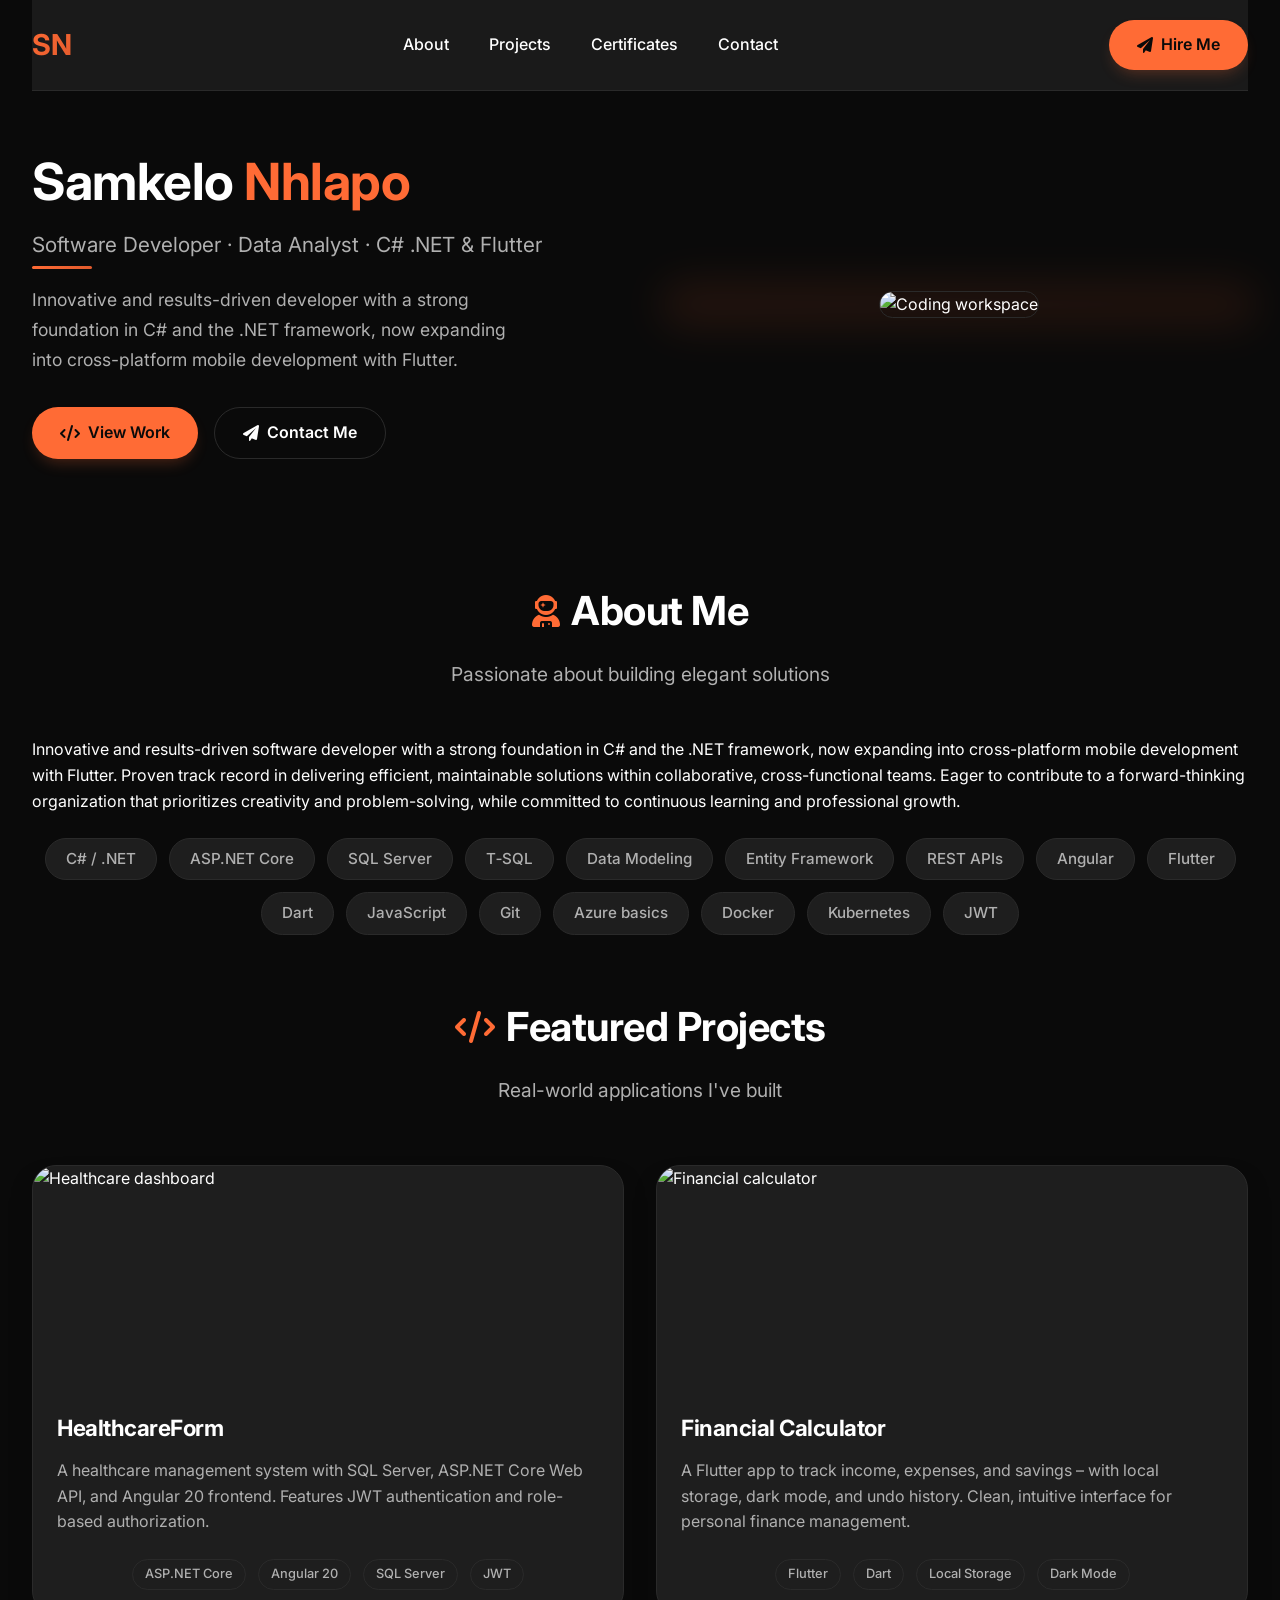
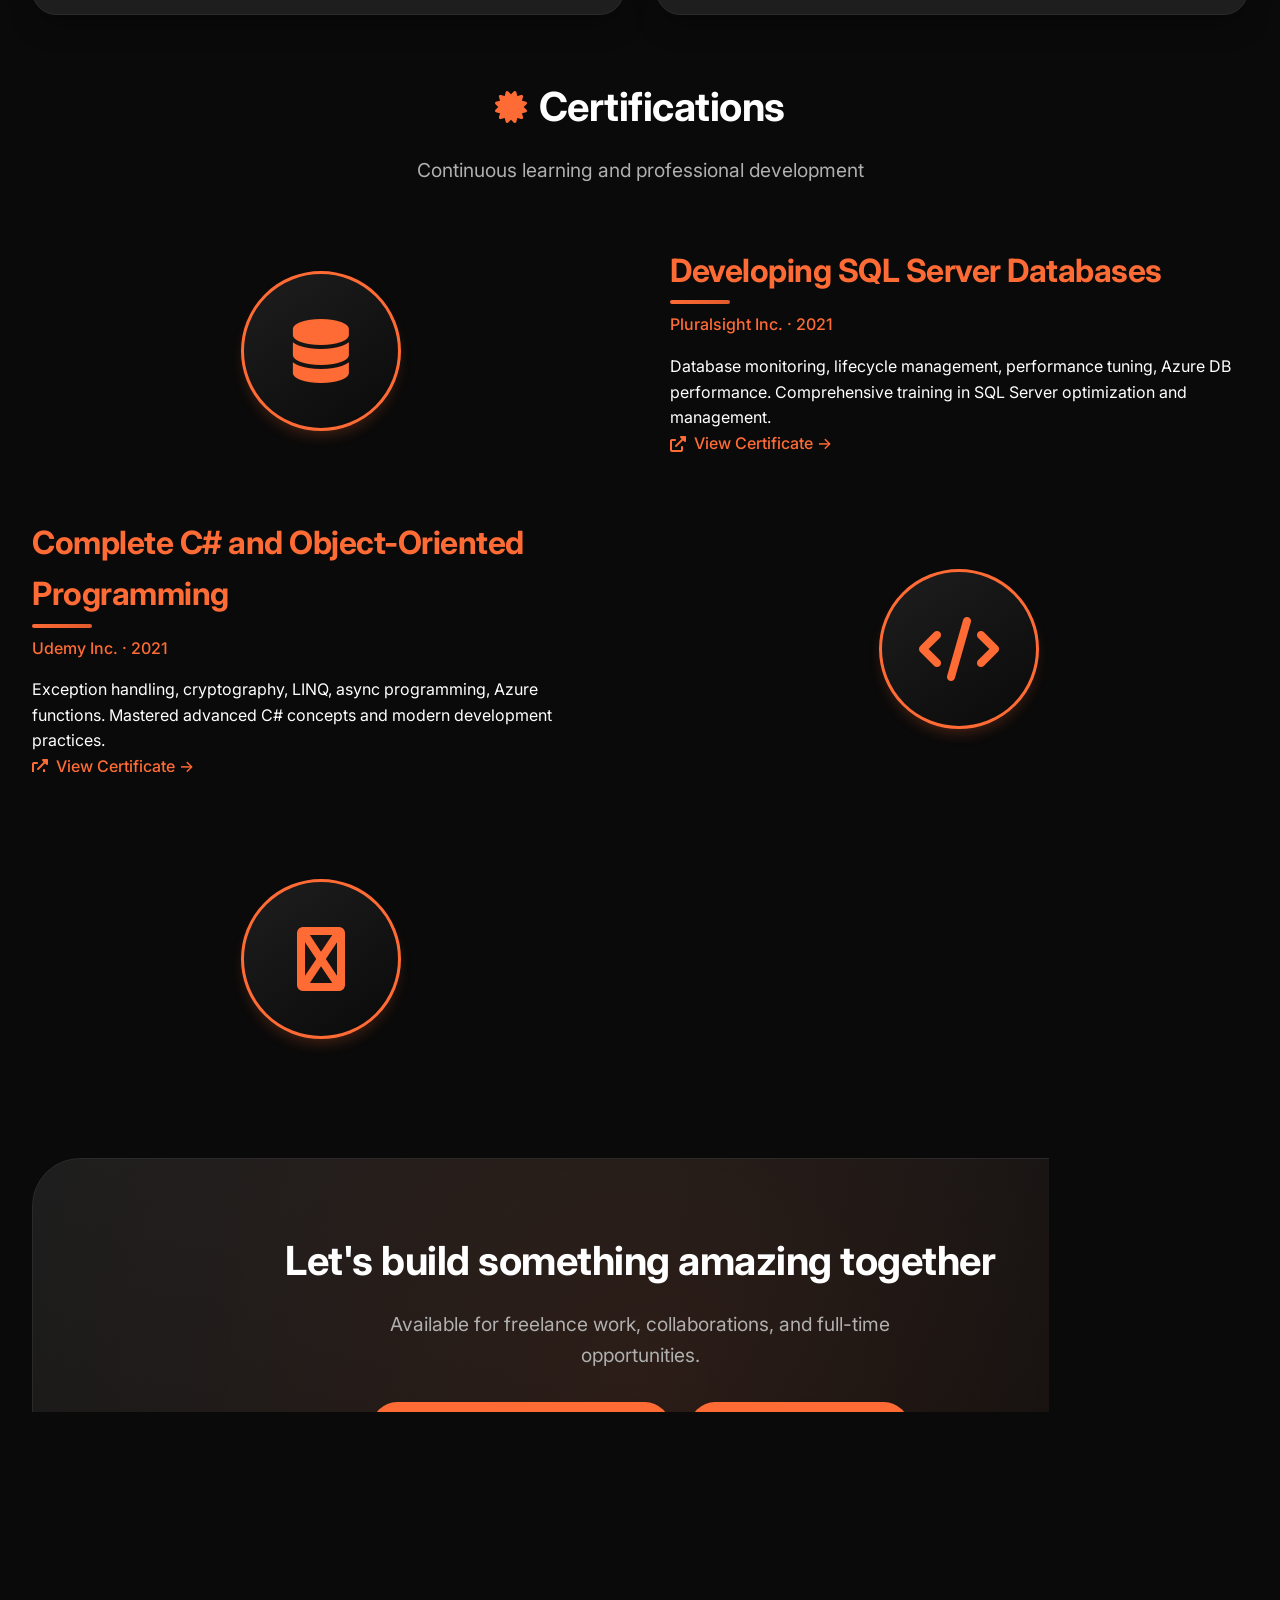
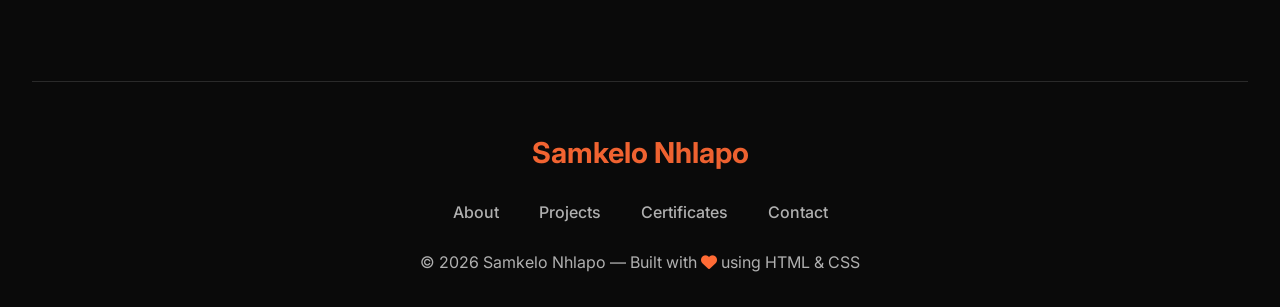
==== index.html @ 538ebdac "Update index.html" ====
<!DOCTYPE html>
<html lang="en">
<head>
  <meta charset="UTF-8">
  <meta name="viewport" content="width=device-width, initial-scale=1.0">
  <title>Samkelo Nhlapo · Software Developer & Data Analyst</title>
  <meta name="description" content="Samkelo Nhlapo's portfolio – software developer and data analyst specializing in C# .NET and Flutter.">
  <link rel="stylesheet" href="https://cdnjs.cloudflare.com/ajax/libs/font-awesome/6.0.0-beta3/css/all.min.css">
  <link href="https://fonts.googleapis.com/css2?family=Inter:wght@400;500;600;700&display=swap" rel="stylesheet">
  <link rel="stylesheet" href="styles.css">
  <style>
    /* Ensure images show while loading */
    img {
      opacity: 1 !important;
    }
    /* Fallback styling */
    .image-fallback {
      background: linear-gradient(135deg, #1E1E1E, #2A2A2A);
      display: flex;
      align-items: center;
      justify-content: center;
      color: #FF6B35;
      font-size: 4rem;
      width: 100%;
      height: 100%;
      min-height: 200px;
      border-radius: 24px;
      border: 2px solid #FF6B35;
    }
  </style>
</head>
<body>
  <div class="container">
    <header>
      <nav>
        <div class="logo">SN</div>
        <div class="nav-links">
          <a href="#about">About</a>
          <a href="#projects">Projects</a>
          <a href="#certificates">Certificates</a>
          <a href="#contact">Contact</a>
        </div>
        <a href="mailto:Samkelo.nhlapo@gmail.com" class="btn-download"><i class="fas fa-paper-plane"></i> Hire Me</a>
      </nav>
    </header>

    <main>
      <!-- Hero Section with reliable Unsplash image -->
      <section class="hero">
        <div class="hero-content">
          <h1>Samkelo <span class="highlight">Nhlapo</span></h1>
          <div class="hero-subtitle">
            Software Developer · Data Analyst · C# .NET & Flutter
          </div>
          <p>Innovative and results-driven developer with a strong foundation in C# and the .NET framework, now expanding into cross-platform mobile development with Flutter.</p>
          <div class="hero-buttons">
            <a href="#projects" class="btn-primary"><i class="fas fa-code"></i> View Work</a>
            <a href="#contact" class="btn-secondary"><i class="fas fa-paper-plane"></i> Contact Me</a>
          </div>
        </div>
        <div class="hero-image">
          <img src="https://images.unsplash.com/photo-1498050108023-c5249f4df085?w=600&auto=format" 
               alt="Coding workspace"
               onerror="this.onerror=null; this.src='https://images.pexels.com/photos/546819/pexels-photo-546819.jpeg?auto=compress&cs=tinysrgb&w=600';">
        </div>
      </section>

      <!-- About Section -->
      <section id="about" class="about-section">
        <h2 class="section-title"><i class="fas fa-user-astronaut"></i> About Me</h2>
        <p class="section-subtitle">Passionate about building elegant solutions</p>
        
        <div class="about-content">
          <p>Innovative and results-driven software developer with a strong foundation in C# and the .NET framework, now expanding into cross-platform mobile development with Flutter. Proven track record in delivering efficient, maintainable solutions within collaborative, cross-functional teams. Eager to contribute to a forward-thinking organization that prioritizes creativity and problem-solving, while committed to continuous learning and professional growth.</p>
        </div>

        <div class="skills-grid">
          <span class="skill-tag">C# / .NET</span>
          <span class="skill-tag">ASP.NET Core</span>
          <span class="skill-tag">SQL Server</span>
          <span class="skill-tag">T‑SQL</span>
          <span class="skill-tag">Data Modeling</span>
          <span class="skill-tag">Entity Framework</span>
          <span class="skill-tag">REST APIs</span>
          <span class="skill-tag">Angular</span>
          <span class="skill-tag">Flutter</span>
          <span class="skill-tag">Dart</span>
          <span class="skill-tag">JavaScript</span>
          <span class="skill-tag">Git</span>
          <span class="skill-tag">Azure basics</span>
          <span class="skill-tag">Docker</span>
          <span class="skill-tag">Kubernetes</span>
          <span class="skill-tag">JWT</span>
        </div>
      </section>

      <!-- Featured Projects -->
      <section id="projects" class="projects-section">
        <h2 class="section-title"><i class="fas fa-code"></i> Featured Projects</h2>
        <p class="section-subtitle">Real-world applications I've built</p>
        
        <div class="projects-grid">
          <!-- HealthcareForm project card -->
          <a href="healthcareform.html" class="project-card">
            <div class="project-image">
              <img src="https://images.unsplash.com/photo-1586773860418-d37222d8fce3?w=600&auto=format" 
                   alt="Healthcare dashboard"
                   loading="lazy"
                   onerror="this.onerror=null; this.src='https://images.pexels.com/photos/6683003/pexels-photo-6683003.jpeg?auto=compress&cs=tinysrgb&w=600';">
              <div class="project-overlay">
                <span class="view-project">View Details <i class="fas fa-arrow-right"></i></span>
              </div>
            </div>
            <div class="project-content">
              <h3>HealthcareForm</h3>
              <p>A healthcare management system with SQL Server, ASP.NET Core Web API, and Angular 20 frontend. Features JWT authentication and role-based authorization.</p>
              <div class="tech-tags">
                <span class="tech-tag">ASP.NET Core</span>
                <span class="tech-tag">Angular 20</span>
                <span class="tech-tag">SQL Server</span>
                <span class="tech-tag">JWT</span>
              </div>
            </div>
          </a>

          <!-- Financial Calculator project card -->
          <a href="financial-calculator.html" class="project-card">
            <div class="project-image">
              <img src="https://images.unsplash.com/photo-1554224154-26032ffc0d07?w=600&auto=format" 
                   alt="Financial calculator"
                   loading="lazy"
                   onerror="this.onerror=null; this.src='https://images.pexels.com/photos/4386326/pexels-photo-4386326.jpeg?auto=compress&cs=tinysrgb&w=600';">
              <div class="project-overlay">
                <span class="view-project">View Details <i class="fas fa-arrow-right"></i></span>
              </div>
            </div>
            <div class="project-content">
              <h3>Financial Calculator</h3>
              <p>A Flutter app to track income, expenses, and savings – with local storage, dark mode, and undo history. Clean, intuitive interface for personal finance management.</p>
              <div class="tech-tags">
                <span class="tech-tag">Flutter</span>
                <span class="tech-tag">Dart</span>
                <span class="tech-tag">Local Storage</span>
                <span class="tech-tag">Dark Mode</span>
              </div>
            </div>
          </a>
        </div>
      </section>

      <!-- Certificates Section -->
      <section id="certificates" class="certificates-section">
        <h2 class="section-title"><i class="fas fa-certificate"></i> Certifications</h2>
        <p class="section-subtitle">Continuous learning and professional development</p>

        <div class="cert-item">
          <div class="cert-image">
            <div class="cert-icon-large">
              <i class="fas fa-database"></i>
            </div>
          </div>
          <div class="cert-content">
            <h3>Developing SQL Server Databases</h3>
            <p class="cert-meta">Pluralsight Inc. · 2021</p>
            <p>Database monitoring, lifecycle management, performance tuning, Azure DB performance. Comprehensive training in SQL Server optimization and management.</p>
            <div class="cert-link">
              <span class="course-link"><i class="fas fa-external-link-alt"></i> View Certificate →</span>
            </div>
          </div>
        </div>

        <div class="cert-item reverse">
          <div class="cert-image">
            <div class="cert-icon-large">
              <i class="fas fa-code"></i>
            </div>
          </div>
          <div class="cert-content">
            <h3>Complete C# and Object-Oriented Programming</h3>
            <p class="cert-meta">Udemy Inc. · 2021</p>
            <p>Exception handling, cryptography, LINQ, async programming, Azure functions. Mastered advanced C# concepts and modern development practices.</p>
            <div class="cert-link">
              <span class="course-link"><i class="fas fa-external-link-alt"></i> View Certificate →</span>
            </div>
          </div>
        </div>

        <div class="cert-item">
          <div class="cert-image">
            <div class="cert-icon-large">
              <i class="fas fa-docker"></i>
            </div>
          </div>
          <div class="cert-content">
            <h3>Docker & Kubernetes: The Practical Guide</h3>
            <p class="cert-meta">Udemy Inc. · 2021</p>
            <p>Data persistence, deployment strategies, Kubernetes networking. Hands-on experience with containerization and orchestration.</p>
            <div class="cert-link">
              <span class="course-link"><i class="fas fa-external-link-alt"></i> View Certificate →</span>
            </div>
          </div>
        </div>
      </section>

      <!-- Contact Section -->
      <section id="contact" class="contact-section">
        <div class="cta-section">
          <h2>Let's build something amazing together</h2>
          <p>Available for freelance work, collaborations, and full-time opportunities.</p>
          <div class="cta-buttons">
            <a href="mailto:Samkelo.nhlapo@gmail.com" class="btn-primary"><i class="fas fa-envelope"></i> Samkelo.nhlapo@gmail.com</a>
            <a href="#" class="btn-primary" onclick="alert('Resume download coming soon!'); return false;"><i class="fas fa-file-pdf"></i> Download Resume</a>
          </div>
          <div class="social-links">
            <a href="https://github.com/yourusername" target="_blank"><i class="fab fa-github"></i></a>
            <a href="https://www.linkedin.com/in/samkelo-nhlapo-6131bb118/" target="_blank"><i class="fab fa-linkedin"></i></a>
            <a href="#" target="_blank"><i class="fab fa-twitter"></i></a>
          </div>
        </div>
      </section>
    </main>

    <!-- Footer -->
    <footer>
      <div class="logo">Samkelo Nhlapo</div>
      <div class="footer-links">
        <a href="#about">About</a>
        <a href="#projects">Projects</a>
        <a href="#certificates">Certificates</a>
        <a href="#contact">Contact</a>
      </div>
      <p>© 2026 Samkelo Nhlapo — Built with <i class="fas fa-heart"></i> using HTML & CSS</p>
    </footer>
  </div>
</body>
</html>
---- styles.css ----
/* ============================================
   styles.css - Unified Dark Theme for Portfolio
   ============================================ */

/* === RESET & BASE === */
* {
  margin: 0;
  padding: 0;
  box-sizing: border-box;
}

:root {
  /* Colors */
  --primary: #FF6B35;
  --primary-dark: #e05a2c;
  --primary-light: #ff8a5c;
  --primary-soft: #2A2A2A;
  --dark-bg: #0A0A0A;
  --dark-surface: #1E1E1E;
  --dark-border: #2A2A2A;
  --dark-hover: #3A3A3A;
  --text-primary: #FFFFFF;
  --text-secondary: #B0B0B0;
  --text-muted: #808080;
  
  /* Shadows */
  --shadow-sm: 0 4px 10px rgba(0, 0, 0, 0.3);
  --shadow-md: 0 15px 30px -12px rgba(0, 0, 0, 0.5);
  --shadow-lg: 0 20px 30px -10px rgba(0, 0, 0, 0.6);
  --shadow-xl: 0 30px 40px -20px rgba(0, 0, 0, 0.7);
  --shadow-primary: 0 8px 16px -6px rgba(255, 107, 53, 0.3);
  --shadow-primary-hover: 0 20px 30px rgba(255, 107, 53, 0.15);
  
  /* Gradients */
  --gradient-primary: linear-gradient(135deg, #FF6B35, #e05a2c);
  --gradient-dark: linear-gradient(145deg, #1E1E1E, #0A0A0A);
  --gradient-soft: linear-gradient(145deg, #FF6B35, #ff8a5c);
  
  /* Borders */
  --border-radius-sm: 16px;
  --border-radius-md: 24px;
  --border-radius-lg: 32px;
  --border-radius-xl: 40px;
  --border-radius-full: 48px;
  
  /* Transitions */
  --transition: all 0.2s ease;
}

body {
  font-family: 'Inter', sans-serif;
  background-color: var(--dark-bg);
  color: var(--text-primary);
  line-height: 1.6;
  scroll-behavior: smooth;
}

.container {
  max-width: 1280px;
  margin: 0 auto;
  padding: 0 32px;
}

/* === TYPOGRAPHY === */
h1, h2, h3, h4, h5, h6 {
  font-weight: 700;
  letter-spacing: -0.5px;
}

.section-title {
  font-size: 2.5rem;
  text-align: center;
  margin: 60px 0 16px;
  color: var(--text-primary);
  display: flex;
  align-items: center;
  justify-content: center;
  gap: 12px;
}

.section-title i {
  color: var(--primary);
  font-size: 2rem;
}

.section-subtitle {
  font-size: 1.2rem;
  color: var(--text-secondary);
  text-align: center;
  max-width: 600px;
  margin: 0 auto 48px;
}

/* === HEADER / NAVIGATION === */
header {
  background-color: var(--dark-surface);
  border-bottom: 1px solid var(--dark-border);
  position: sticky;
  top: 0;
  z-index: 10;
  backdrop-filter: blur(6px);
  background: rgba(30, 30, 30, 0.85);
  margin-bottom: 20px;
}

nav {
  display: flex;
  align-items: center;
  justify-content: space-between;
  padding: 20px 0;
}

.logo {
  font-size: 1.8rem;
  font-weight: 700;
  background: var(--gradient-primary);
  -webkit-background-clip: text;
  -webkit-text-fill-color: transparent;
  background-clip: text;
}

.nav-links {
  display: flex;
  gap: 40px;
}

.nav-links a {
  text-decoration: none;
  font-weight: 500;
  color: var(--text-primary);
  transition: var(--transition);
  position: relative;
}

.nav-links a::after {
  content: '';
  position: absolute;
  bottom: -4px;
  left: 0;
  width: 0;
  height: 2px;
  background: var(--primary);
  transition: width 0.2s;
}

.nav-links a:hover {
  color: var(--primary);
}

.nav-links a:hover::after {
  width: 100%;
}

/* === BUTTONS === */
.btn-download, .btn-primary {
  background-color: var(--primary);
  color: var(--dark-bg);
  padding: 12px 28px;
  border-radius: var(--border-radius-xl);
  font-weight: 600;
  text-decoration: none;
  display: inline-flex;
  align-items: center;
  gap: 8px;
  transition: var(--transition);
  box-shadow: var(--shadow-primary);
  border: none;
  cursor: pointer;
}

.btn-download:hover, .btn-primary:hover {
  background-color: var(--primary-dark);
  transform: translateY(-2px);
  box-shadow: var(--shadow-primary);
}

.btn-secondary {
  background-color: transparent;
  border: 1px solid var(--dark-border);
  color: var(--text-primary);
  padding: 12px 28px;
  border-radius: var(--border-radius-xl);
  font-weight: 600;
  text-decoration: none;
  display: inline-flex;
  align-items: center;
  gap: 8px;
  transition: var(--transition);
  cursor: pointer;
}

.btn-secondary:hover {
  border-color: var(--primary);
  color: var(--primary);
  background-color: var(--dark-surface);
  transform: translateY(-2px);
}

/* === HERO SECTION === */
.hero {
  display: flex;
  align-items: center;
  gap: 60px;
  padding: 40px 0 60px;
  flex-wrap: wrap;
}

.hero-content {
  flex: 1 1 400px;
}

.hero-content h1 {
  font-size: 3.2rem;
  line-height: 1.2;
  margin-bottom: 16px;
  color: var(--text-primary);
}

.highlight {
  color: var(--primary);
}

.hero-subtitle {
  font-size: 1.3rem;
  color: var(--text-secondary);
  margin-bottom: 24px;
  position: relative;
  display: inline-block;
}

.hero-subtitle::after {
  content: '';
  position: absolute;
  bottom: -8px;
  left: 0;
  width: 60px;
  height: 3px;
  background: var(--gradient-primary);
  border-radius: 2px;
}

.hero-content p {
  font-size: 1.1rem;
  color: var(--text-secondary);
  max-width: 500px;
  margin-bottom: 32px;
  line-height: 1.7;
}

.hero-buttons {
  display: flex;
  flex-wrap: wrap;
  gap: 16px;
}

.hero-image {
  flex: 1 1 400px;
  text-align: center;
  position: relative;
}

.hero-image::before {
  content: '';
  position: absolute;
  inset: -10px;
  background: var(--gradient-primary);
  border-radius: var(--border-radius-lg);
  opacity: 0.1;
  filter: blur(20px);
  z-index: -1;
}

.hero-image img {
  max-width: 100%;
  border-radius: var(--border-radius-lg);
  box-shadow: var(--shadow-xl);
  border: 1px solid var(--dark-border);
  transition: var(--transition);
}

.hero-image img:hover {
  transform: scale(1.02);
  border-color: var(--primary);
}

/* === BACK LINK (for detail pages) === */
.back-link {
  display: inline-flex;
  align-items: center;
  gap: 8px;
  color: var(--text-secondary);
  text-decoration: none;
  margin: 20px 0;
  transition: var(--transition);
}

.back-link:hover {
  color: var(--primary);
  transform: translateX(-4px);
}

/* === FEATURES GRID === */
.features-grid, .projects-grid {
  display: grid;
  grid-template-columns: repeat(auto-fit, minmax(300px, 1fr));
  gap: 32px;
  margin: 60px 0;
}

.feature-card, .project-card {
  background-color: var(--dark-surface);
  border-radius: var(--border-radius-md);
  padding: 32px 24px;
  box-shadow: var(--shadow-md);
  transition: var(--transition);
  border: 1px solid var(--dark-border);
  position: relative;
  overflow: hidden;
  text-decoration: none;
  color: inherit;
  display: block;
}

.project-card {
  padding: 0;
}

.feature-card::before, .project-card::before {
  content: '';
  position: absolute;
  top: 0;
  left: 0;
  right: 0;
  height: 4px;
  background: var(--gradient-primary);
  transform: scaleX(0);
  transition: transform 0.3s;
}

.feature-card:hover, .project-card:hover {
  transform: translateY(-8px);
  box-shadow: var(--shadow-primary-hover);
  border-color: var(--primary);
}

.feature-card:hover::before, .project-card:hover::before {
  transform: scaleX(1);
}

.feature-icon {
  background: var(--primary-soft);
  width: 56px;
  height: 56px;
  border-radius: var(--border-radius-sm);
  display: flex;
  align-items: center;
  justify-content: center;
  margin-bottom: 24px;
  transition: var(--transition);
}

.feature-card:hover .feature-icon {
  transform: scale(1.1) rotate(5deg);
  background: var(--primary);
}

.feature-icon i {
  font-size: 28px;
  color: var(--primary);
  transition: var(--transition);
}

.feature-card:hover .feature-icon i {
  color: var(--dark-bg);
}

/* === PROJECT CARD SPECIFIC === */
.project-image {
  position: relative;
  overflow: hidden;
  height: 220px;
}

.project-image img {
  width: 100%;
  height: 100%;
  object-fit: cover;
  transition: var(--transition);
}

.project-card:hover .project-image img {
  transform: scale(1.05);
}

.project-overlay {
  position: absolute;
  top: 0;
  left: 0;
  right: 0;
  bottom: 0;
  background: rgba(255, 107, 53, 0.9);
  display: flex;
  align-items: center;
  justify-content: center;
  opacity: 0;
  transition: var(--transition);
}

.project-card:hover .project-overlay {
  opacity: 1;
}

.view-project {
  color: var(--dark-bg);
  font-weight: 600;
  font-size: 1.1rem;
  display: flex;
  align-items: center;
  gap: 8px;
  transform: translateY(20px);
  transition: var(--transition);
}

.project-card:hover .view-project {
  transform: translateY(0);
}

.project-content {
  padding: 24px;
}

.project-content h3 {
  font-size: 1.4rem;
  margin-bottom: 12px;
  color: var(--text-primary);
}

.project-content p {
  color: var(--text-secondary);
  margin-bottom: 16px;
  line-height: 1.6;
}

/* === SKILLS & TECH TAGS === */
.skills-grid, .tech-tags {
  display: flex;
  flex-wrap: wrap;
  gap: 12px;
  justify-content: center;
  margin-top: 24px;
}

.skill-tag, .tech-tag {
  background-color: var(--dark-surface);
  color: var(--text-secondary);
  padding: 8px 20px;
  border-radius: 40px;
  font-size: 0.95rem;
  font-weight: 500;
  transition: var(--transition);
  border: 1px solid var(--dark-border);
}

.tech-tag {
  padding: 4px 12px;
  font-size: 0.8rem;
}

.skill-tag:hover, .tech-tag:hover {
  background-color: var(--primary);
  color: var(--dark-bg);
  transform: translateY(-2px);
  border-color: var(--primary);
  box-shadow: var(--shadow-primary);
}

/* === TOUR / FEATURE ROWS === */
.tour-item, .feature-row, .cert-item {
  display: flex;
  align-items: center;
  gap: 60px;
  margin: 60px 0;
  flex-wrap: wrap;
  opacity: 0;
  animation: fadeInUp 0.6s forwards;
}

.tour-item.reverse, .feature-row.reverse, .cert-item.reverse {
  flex-direction: row-reverse;
}

@keyframes fadeInUp {
  from {
    opacity: 0;
    transform: translateY(30px);
  }
  to {
    opacity: 1;
    transform: translateY(0);
  }
}

.tour-image, .feature-image, .cert-image {
  flex: 1 1 400px;
  position: relative;
}

.tour-image img, .feature-image img, .cert-image img {
  width: 100%;
  border-radius: var(--border-radius-lg);
  box-shadow: var(--shadow-lg);
  border: 1px solid var(--dark-border);
  transition: var(--transition);
}

.tour-image img:hover, .feature-image img:hover {
  transform: scale(1.02);
  border-color: var(--primary);
}

.tour-content, .feature-text, .cert-content {
  flex: 1 1 400px;
}

.tour-content h3, .feature-text h3, .cert-content h3 {
  font-size: 2rem;
  font-weight: 700;
  margin-bottom: 16px;
  color: var(--primary);
  position: relative;
  display: inline-block;
}

.tour-content h3::after, .feature-text h3::after, .cert-content h3::after {
  content: '';
  position: absolute;
  bottom: -8px;
  left: 0;
  width: 60px;
  height: 4px;
  background: var(--gradient-primary);
  border-radius: 2px;
}

/* === CERTIFICATES SPECIFIC === */
.cert-icon-large {
  width: 160px;
  height: 160px;
  background: var(--gradient-dark);
  border-radius: 50%;
  display: flex;
  align-items: center;
  justify-content: center;
  border: 3px solid var(--primary);
  box-shadow: var(--shadow-primary);
  transition: var(--transition);
  margin: 0 auto;
}

.cert-item:hover .cert-icon-large {
  transform: scale(1.05) rotate(5deg);
  border-color: var(--primary-light);
}

.cert-icon-large i {
  font-size: 4rem;
  color: var(--primary);
  transition: var(--transition);
}

.cert-item:hover .cert-icon-large i {
  color: var(--primary-light);
  transform: scale(1.1);
}

.cert-meta {
  color: var(--primary);
  font-weight: 500;
  margin-bottom: 16px;
}

.course-link {
  display: inline-flex;
  align-items: center;
  gap: 8px;
  color: var(--primary);
  font-weight: 500;
  cursor: pointer;
  transition: var(--transition);
}

.course-link:hover {
  color: var(--primary-light);
  transform: translateX(8px);
}

/* === CALLOUTS & DB STATS === */
.callout, .db-card {
  background-color: var(--dark-surface);
  border-left: 4px solid var(--primary);
  padding: 20px;
  border-radius: var(--border-radius-sm);
  margin: 20px 0;
  border: 1px solid var(--dark-border);
}

.db-stats {
  display: flex;
  gap: 24px;
  margin: 20px 0;
  flex-wrap: wrap;
}

.db-stats span {
  display: flex;
  align-items: center;
  gap: 8px;
  color: var(--primary);
  font-weight: 500;
}

.db-stats i {
  font-size: 1.2rem;
}

/* === TECHNOLOGY STACK === */
.tech-icons {
  display: flex;
  flex-wrap: wrap;
  gap: 16px;
  justify-content: center;
  margin: 30px 0;
}

.tech-icons span {
  background-color: var(--dark-surface);
  padding: 10px 24px;
  border-radius: var(--border-radius-xl);
  border: 1px solid var(--dark-border);
  transition: var(--transition);
}

.tech-icons span:hover {
  border-color: var(--primary);
  transform: translateY(-2px);
}

/* === CTA SECTION === */
.cta-section {
  background: var(--gradient-dark);
  border-radius: var(--border-radius-full);
  padding: 70px 40px;
  text-align: center;
  margin: 80px 0;
  border: 1px solid var(--dark-border);
  position: relative;
  overflow: hidden;
}

.cta-section::before {
  content: '';
  position: absolute;
  top: -50%;
  right: -50%;
  width: 200%;
  height: 200%;
  background: radial-gradient(circle, rgba(255,107,53,0.1) 0%, transparent 50%);
  animation: rotate 20s linear infinite;
}

@keyframes rotate {
  from { transform: rotate(0deg); }
  to { transform: rotate(360deg); }
}

.cta-section h2 {
  font-size: 2.5rem;
  margin-bottom: 16px;
  position: relative;
}

.cta-section p {
  font-size: 1.2rem;
  color: var(--text-secondary);
  margin-bottom: 32px;
  max-width: 600px;
  margin-left: auto;
  margin-right: auto;
  position: relative;
}

.cta-buttons {
  display: flex;
  justify-content: center;
  gap: 20px;
  flex-wrap: wrap;
  margin-bottom: 32px;
  position: relative;
}

.social-links {
  display: flex;
  justify-content: center;
  gap: 24px;
  position: relative;
}

.social-links a {
  color: var(--text-secondary);
  font-size: 1.8rem;
  transition: var(--transition);
}

.social-links a:hover {
  color: var(--primary);
  transform: translateY(-4px);
}

/* === FOOTER === */
footer {
  border-top: 1px solid var(--dark-border);
  padding: 48px 0 32px;
  text-align: center;
  color: var(--text-secondary);
}

.footer-links {
  display: flex;
  justify-content: center;
  gap: 40px;
  margin: 24px 0;
  flex-wrap: wrap;
}

.footer-links a {
  text-decoration: none;
  color: var(--text-secondary);
  font-weight: 500;
  transition: var(--transition);
  position: relative;
}

.footer-links a::after {
  content: '';
  position: absolute;
  bottom: -4px;
  left: 0;
  width: 0;
  height: 2px;
  background: var(--primary);
  transition: width 0.2s;
}

.footer-links a:hover {
  color: var(--primary);
}

.footer-links a:hover::after {
  width: 100%;
}

footer i.fa-heart {
  color: var(--primary);
  animation: pulse 1.5s infinite;
}

@keyframes pulse {
  0%, 100% { transform: scale(1); }
  50% { transform: scale(1.2); }
}

/* === IMAGE-SPECIFIC STYLES === */
[alt*="Disposable Income"], [src*="disposable-income"] {
  border: 2px solid var(--primary-light) !important;
}

[alt*="Payoff"], [src*="payoff"] {
  border: 2px solid var(--primary) !important;
}

[alt*="Currency"], [src*="currency"] {
  border: 2px solid var(--text-muted) !important;
}

[alt*="Security"], [src*="security"] {
  border: 2px solid var(--text-primary) !important;
}

[alt*="Reminders"], [src*="reminders"] {
  border: 2px solid var(--primary-dark) !important;
}

/* === ANNOTATED IMAGE LABELS === */
.annotated {
  position: relative;
}

.label {
  position: absolute;
  background: var(--primary);
  color: var(--dark-bg);
  padding: 4px 12px;
  border-radius: 20px;
  font-size: 0.8rem;
  font-weight: 600;
  box-shadow: var(--shadow-primary);
}

/* === UTILITY CLASSES === */
.text-center { text-align: center; }
.mt-2 { margin-top: 0.5rem; }
.mt-4 { margin-top: 1rem; }
.mt-8 { margin-top: 2rem; }
.mb-2 { margin-bottom: 0.5rem; }
.mb-4 { margin-bottom: 1rem; }
.mb-8 { margin-bottom: 2rem; }

/* === RESPONSIVE DESIGN === */
@media (max-width: 1024px) {
  .container { padding: 0 24px; }
  .hero-content h1 { font-size: 2.8rem; }
  .section-title { font-size: 2.2rem; }
}

@media (max-width: 768px) {
  .nav-links { display: none; }
  
  .hero, .tour-item, .feature-row, .cert-item, 
  .tour-item.reverse, .feature-row.reverse, .cert-item.reverse {
    flex-direction: column;
    text-align: center;
    gap: 30px;
  }
  
  .hero-content h1 { font-size: 2.5rem; }
  .hero-subtitle::after { left: 50%; transform: translateX(-50%); }
  .hero-content p { margin-left: auto; margin-right: auto; }
  .hero-buttons { justify-content: center; }
  .hero-image::before { display: none; }
  
  .tour-content h3::after, .feature-text h3::after { left: 50%; transform: translateX(-50%); }
  
  .cert-icon-large {
    width: 120px;
    height: 120px;
  }
  
  .cert-icon-large i { font-size: 3rem; }
  
  .cta-section { padding: 40px 24px; }
  .cta-section h2 { font-size: 2rem; }
  
  .footer-links { gap: 20px; }
}

@media (max-width: 480px) {
  .container { padding: 0 16px; }
  
  .hero-content h1 { font-size: 2rem; }
  .hero-buttons { flex-direction: column; }
  
  .btn-primary, .btn-secondary, .btn-download {
    width: 100%;
    justify-content: center;
  }
  
  .section-title { font-size: 1.8rem; }
  .section-title i { font-size: 1.5rem; }
  
  .project-content { padding: 16px; }
  
  .cta-buttons { flex-direction: column; }
  .social-links { gap: 16px; }
  .social-links a { font-size: 1.5rem; }
  
  .footer-links { flex-direction: column; gap: 12px; }
}

/* === PRINT STYLES === */
@media print {
  header, .btn-download, .hero-buttons, .cta-section, footer {
    display: none;
  }
  
  body {
    background-color: white;
    color: black;
  }
  
  .feature-card, .project-card {
    border: 1px solid #ccc;
    box-shadow: none;
  }
}
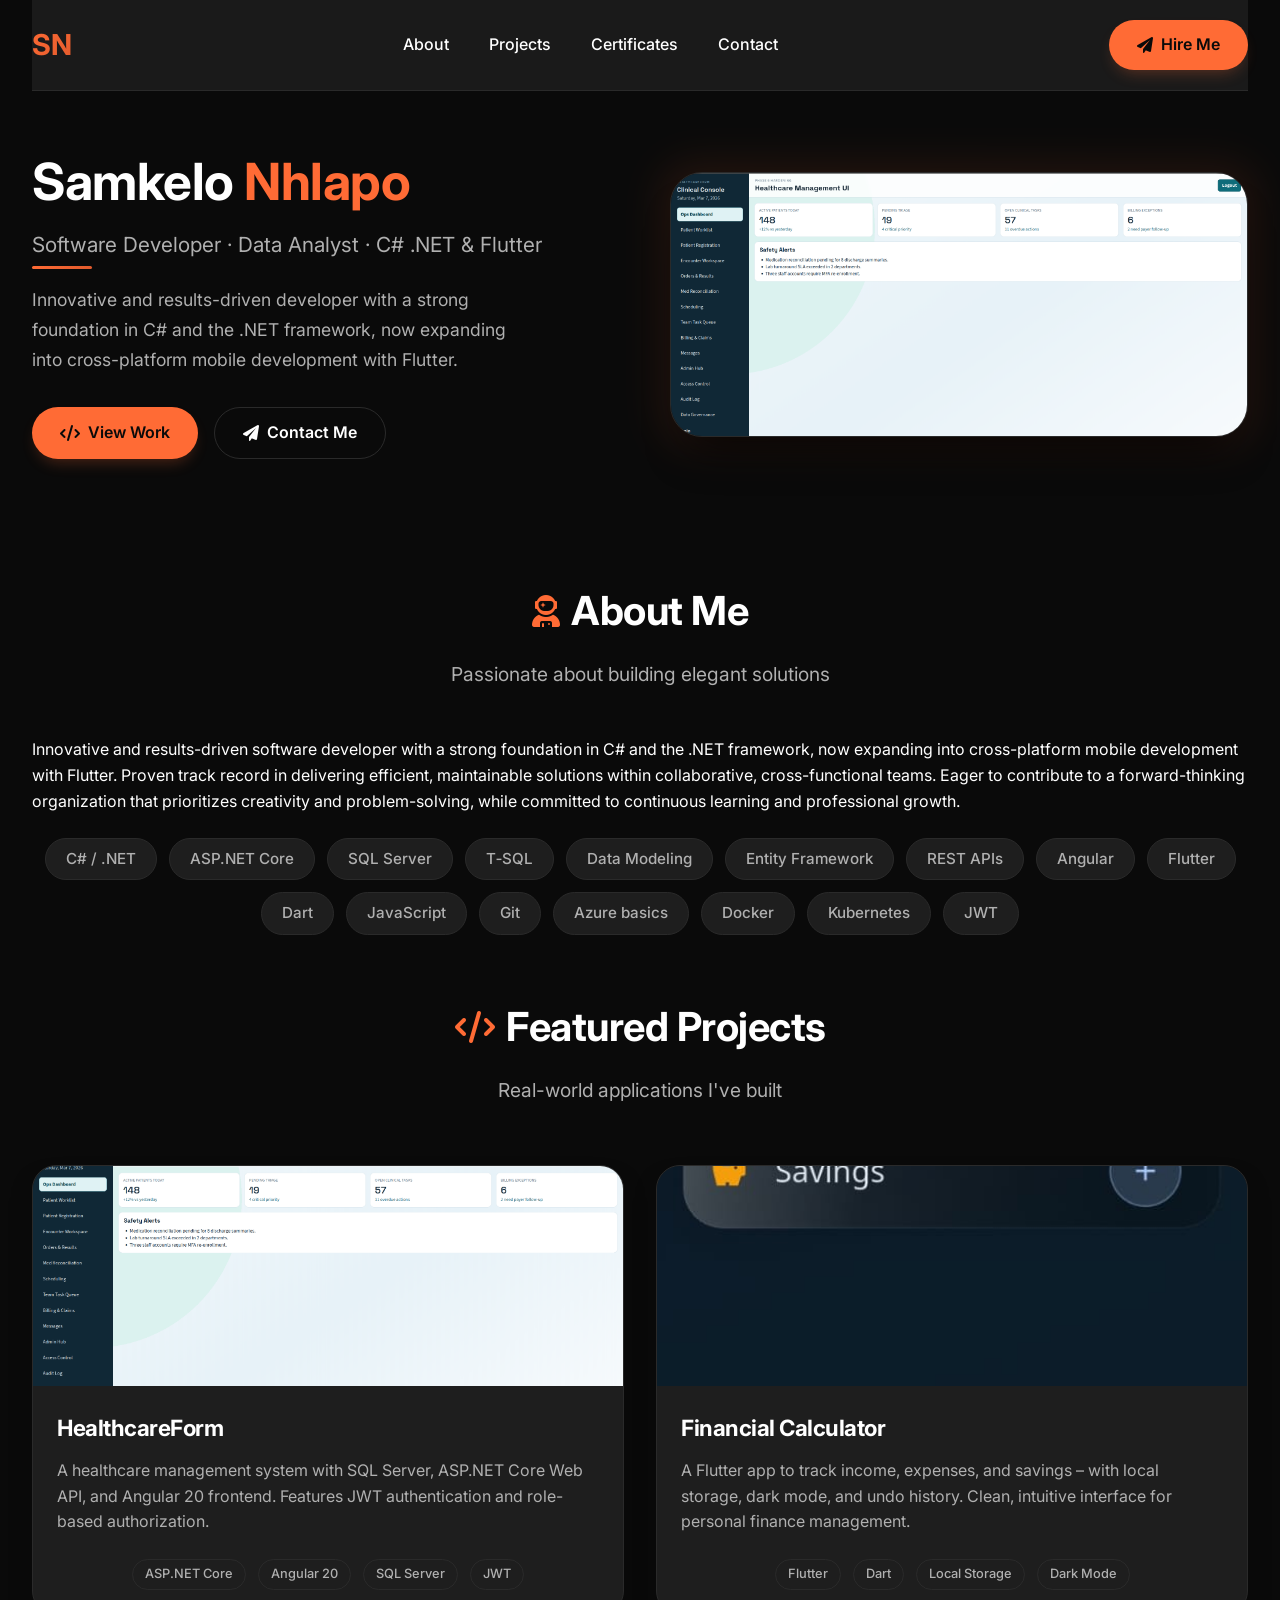
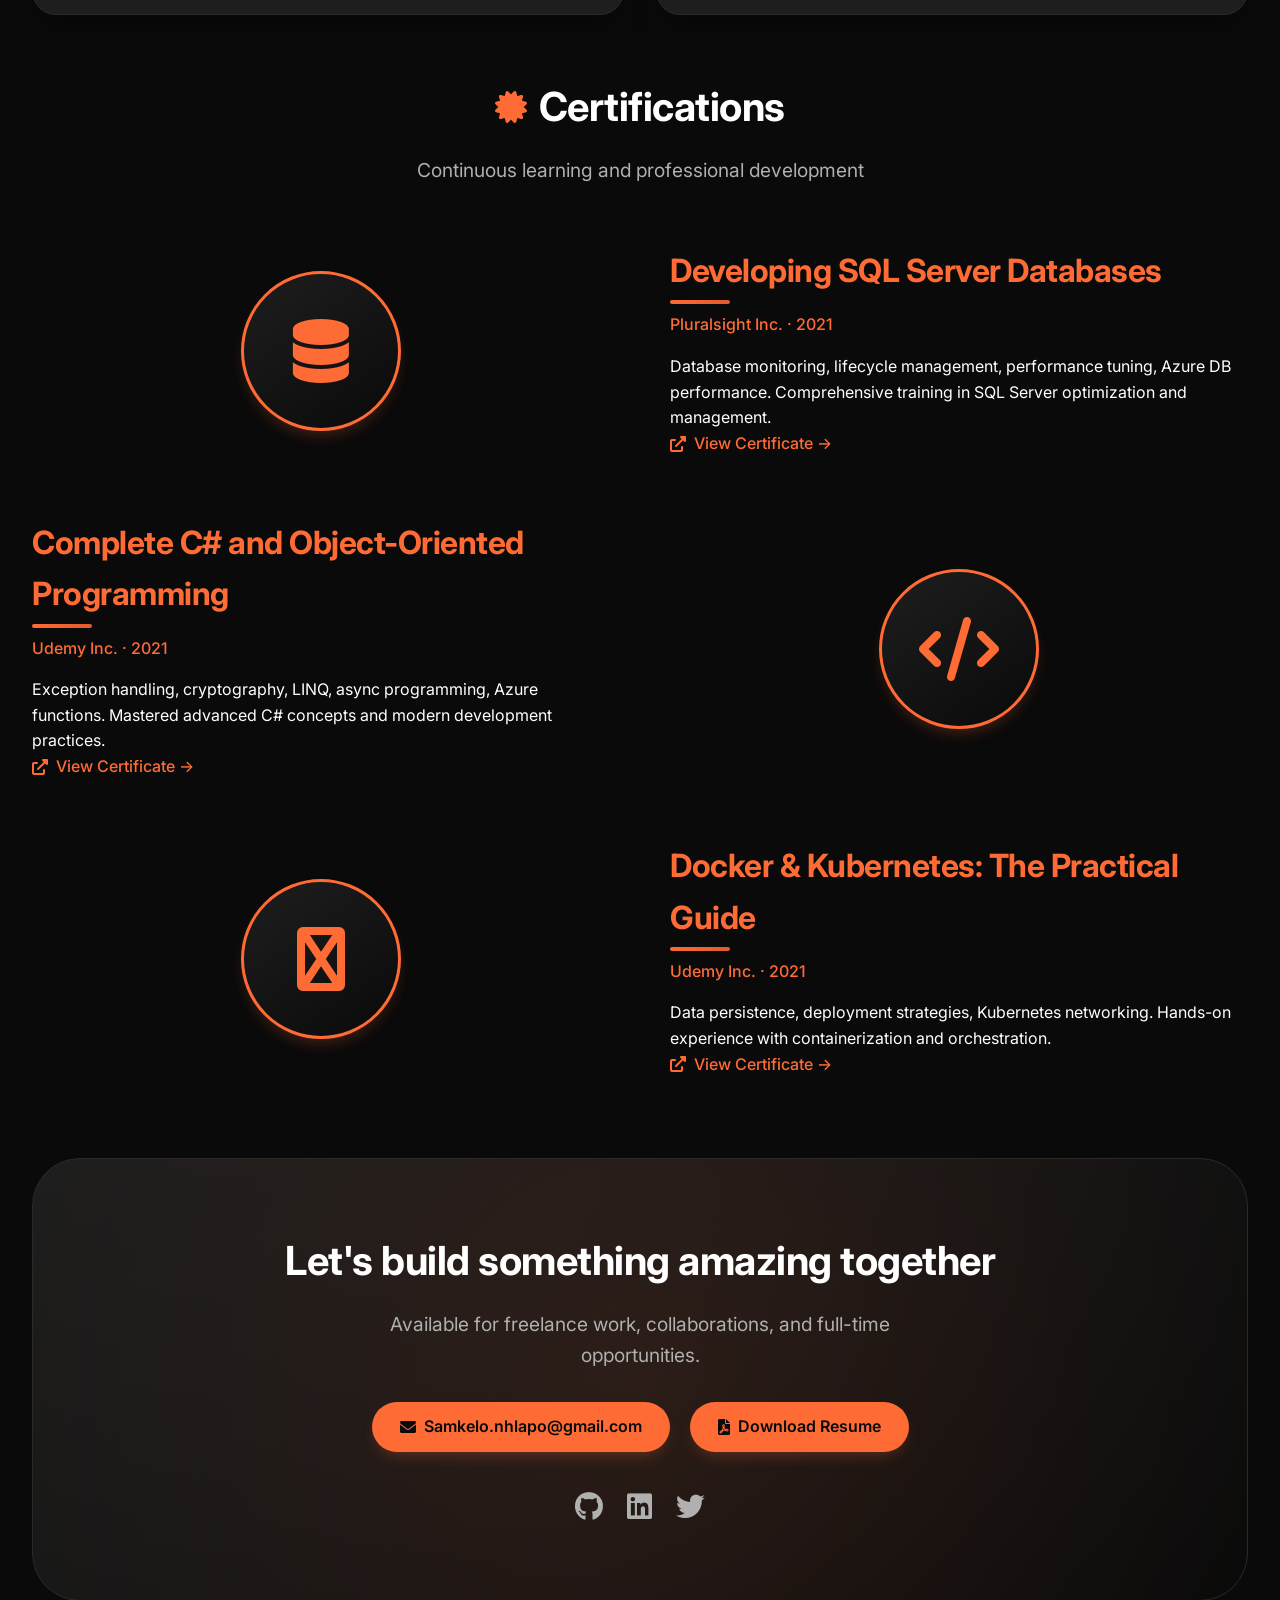
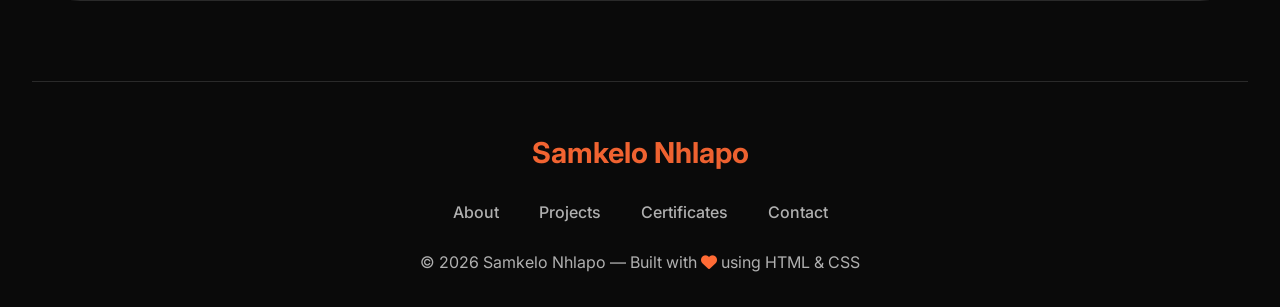
==== commit 2e94d381: "Update index.html" ====
--- a/index.html
+++ b/index.html
@@ -9,23 +9,11 @@
   <link href="https://fonts.googleapis.com/css2?family=Inter:wght@400;500;600;700&display=swap" rel="stylesheet">
   <link rel="stylesheet" href="styles.css">
   <style>
-    /* Ensure images show while loading */
+    /* Ensure images show properly */
     img {
-      opacity: 1 !important;
-    }
-    /* Fallback styling */
-    .image-fallback {
-      background: linear-gradient(135deg, #1E1E1E, #2A2A2A);
-      display: flex;
-      align-items: center;
-      justify-content: center;
-      color: #FF6B35;
-      font-size: 4rem;
-      width: 100%;
-      height: 100%;
-      min-height: 200px;
-      border-radius: 24px;
-      border: 2px solid #FF6B35;
+      max-width: 100%;
+      height: auto;
+      display: block;
     }
   </style>
 </head>
@@ -45,7 +33,7 @@
     </header>
 
     <main>
-      <!-- Hero Section with reliable Unsplash image -->
+      <!-- Hero Section with local image -->
       <section class="hero">
         <div class="hero-content">
           <h1>Samkelo <span class="highlight">Nhlapo</span></h1>
@@ -59,9 +47,8 @@
           </div>
         </div>
         <div class="hero-image">
-          <img src="https://images.unsplash.com/photo-1498050108023-c5249f4df085?w=600&auto=format" 
-               alt="Coding workspace"
-               onerror="this.onerror=null; this.src='https://images.pexels.com/photos/546819/pexels-photo-546819.jpeg?auto=compress&cs=tinysrgb&w=600';">
+          <img src="images/healthcare-dashboard.png" 
+               alt="Samkelo Nhlapo - Software Developer">
         </div>
       </section>
 
@@ -103,10 +90,9 @@
           <!-- HealthcareForm project card -->
           <a href="healthcareform.html" class="project-card">
             <div class="project-image">
-              <img src="https://images.unsplash.com/photo-1586773860418-d37222d8fce3?w=600&auto=format" 
+              <img src="images/healthcare-dashboard.png" 
                    alt="Healthcare dashboard"
-                   loading="lazy"
-                   onerror="this.onerror=null; this.src='https://images.pexels.com/photos/6683003/pexels-photo-6683003.jpeg?auto=compress&cs=tinysrgb&w=600';">
+                   loading="lazy">
               <div class="project-overlay">
                 <span class="view-project">View Details <i class="fas fa-arrow-right"></i></span>
               </div>
@@ -126,10 +112,9 @@
           <!-- Financial Calculator project card -->
           <a href="financial-calculator.html" class="project-card">
             <div class="project-image">
-              <img src="https://images.unsplash.com/photo-1554224154-26032ffc0d07?w=600&auto=format" 
+              <img src="images/main-dashboard.jpeg" 
                    alt="Financial calculator"
-                   loading="lazy"
-                   onerror="this.onerror=null; this.src='https://images.pexels.com/photos/4386326/pexels-photo-4386326.jpeg?auto=compress&cs=tinysrgb&w=600';">
+                   loading="lazy">
               <div class="project-overlay">
                 <span class="view-project">View Details <i class="fas fa-arrow-right"></i></span>
               </div>
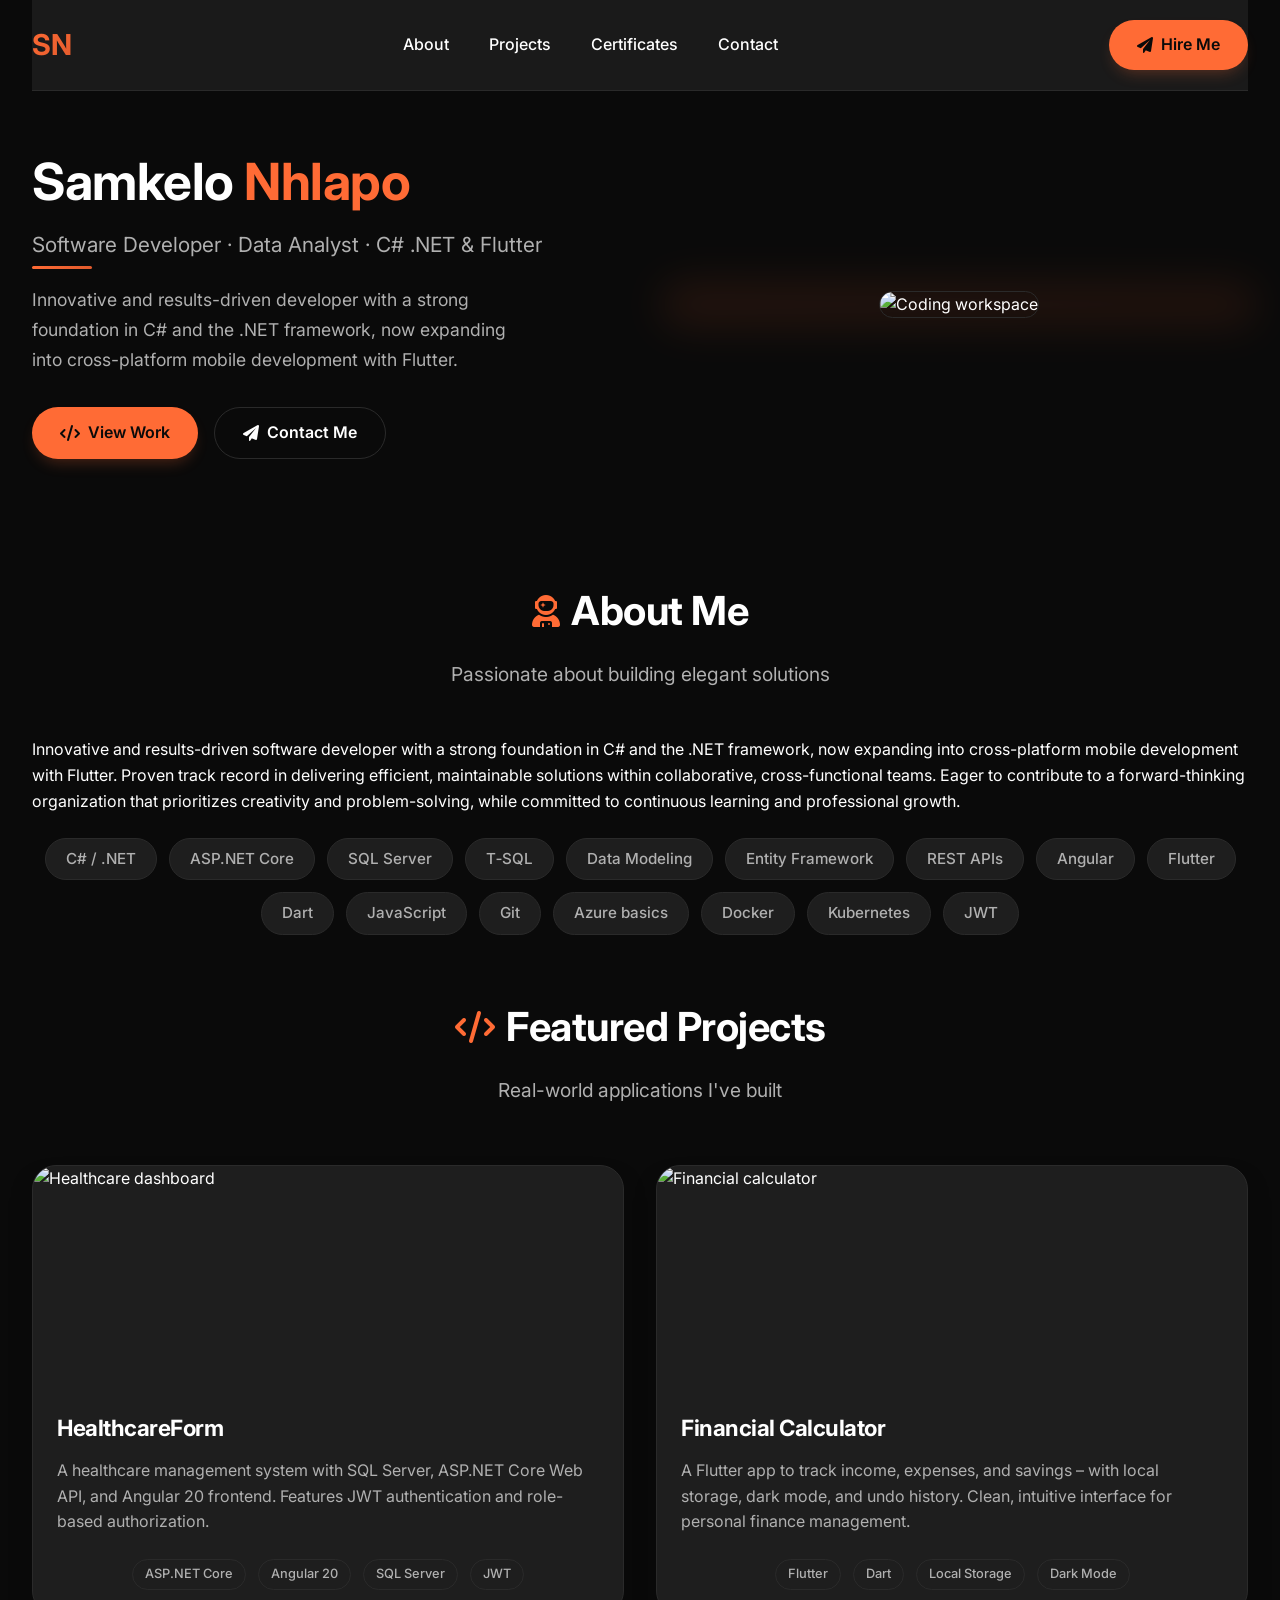
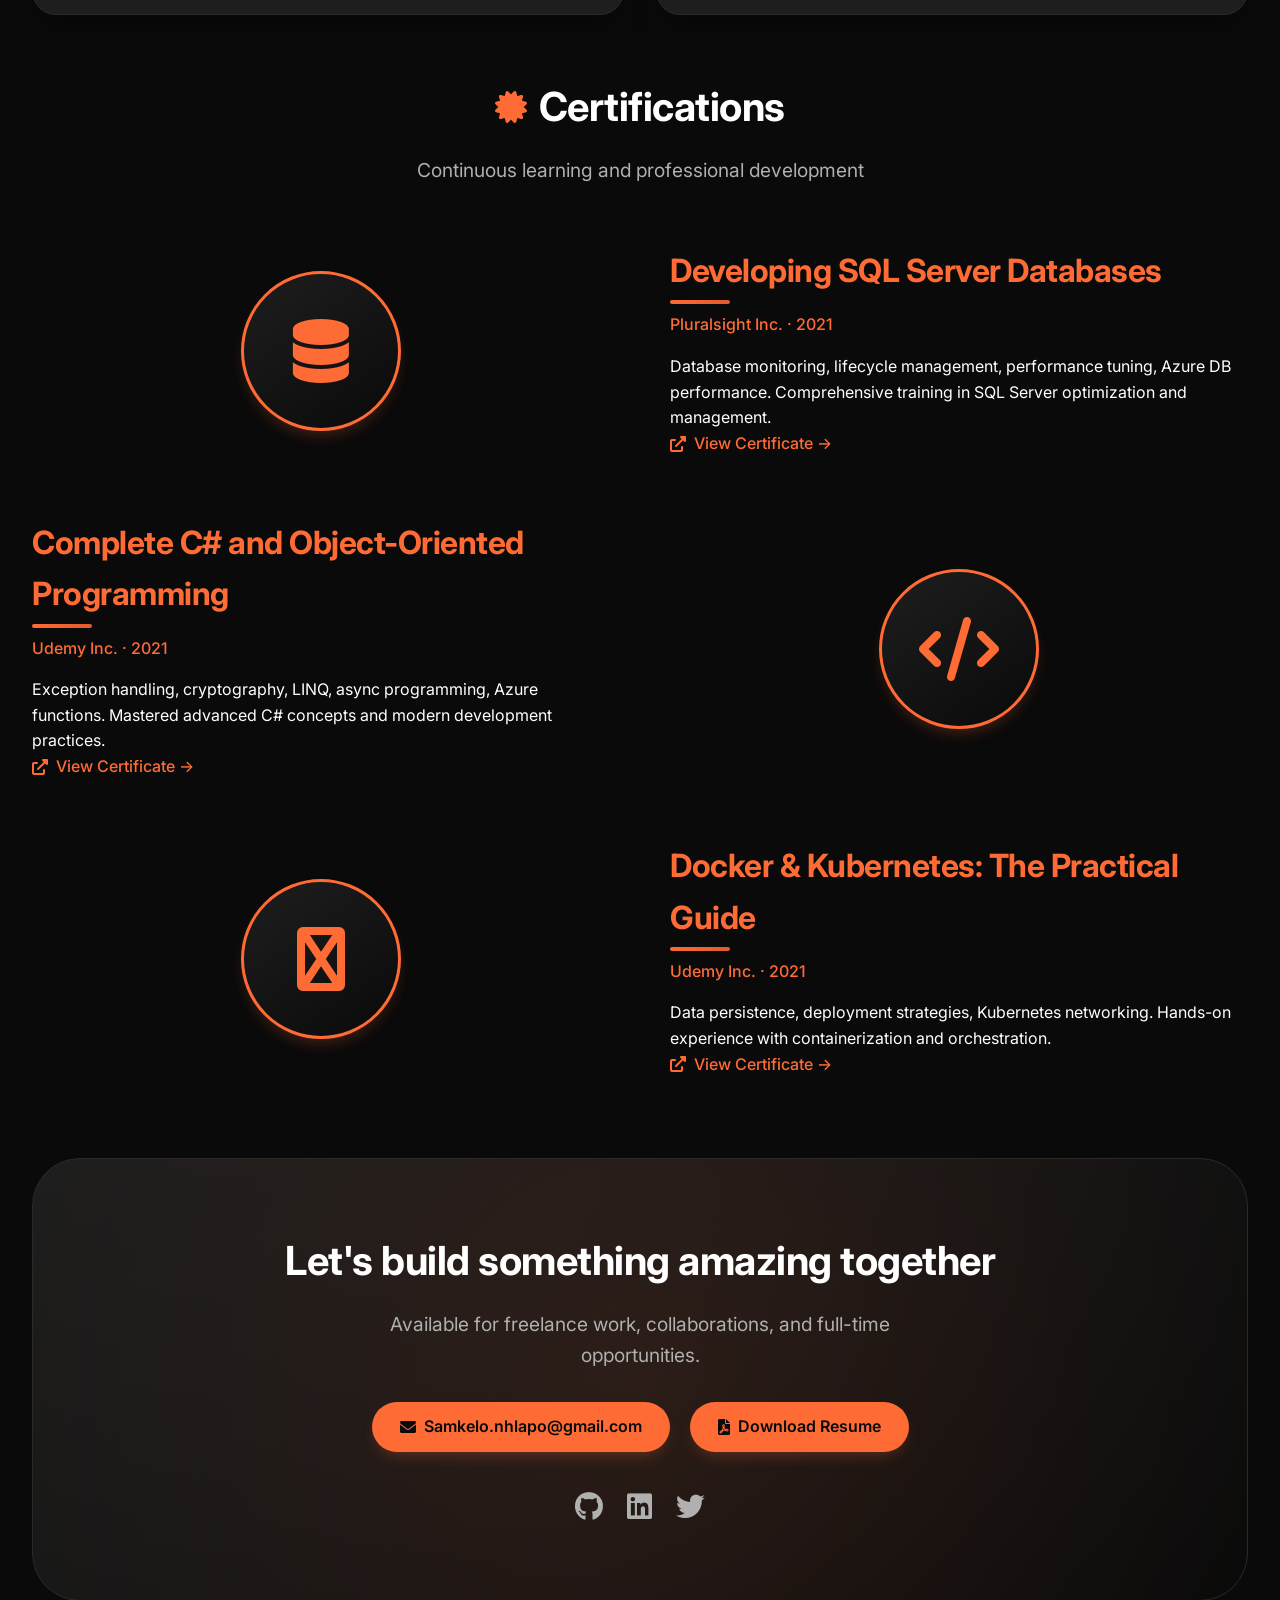
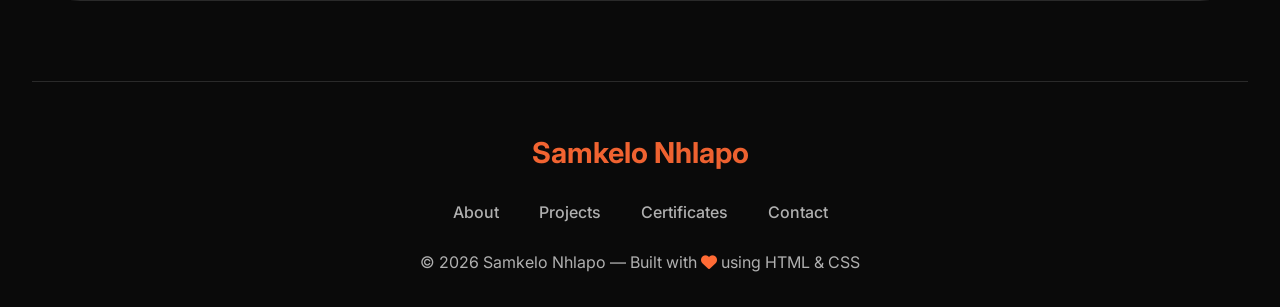
==== commit c995f30c: "Update index.html" ====
--- a/index.html
+++ b/index.html
@@ -9,11 +9,23 @@
   <link href="https://fonts.googleapis.com/css2?family=Inter:wght@400;500;600;700&display=swap" rel="stylesheet">
   <link rel="stylesheet" href="styles.css">
   <style>
-    /* Ensure images show properly */
+    /* Ensure images show while loading */
     img {
-      max-width: 100%;
-      height: auto;
-      display: block;
+      opacity: 1 !important;
+    }
+    /* Fallback styling */
+    .image-fallback {
+      background: linear-gradient(135deg, #1E1E1E, #2A2A2A);
+      display: flex;
+      align-items: center;
+      justify-content: center;
+      color: #FF6B35;
+      font-size: 4rem;
+      width: 100%;
+      height: 100%;
+      min-height: 200px;
+      border-radius: 24px;
+      border: 2px solid #FF6B35;
     }
   </style>
 </head>
@@ -33,7 +45,7 @@
     </header>
 
     <main>
-      <!-- Hero Section with local image -->
+      <!-- Hero Section with reliable Unsplash image -->
       <section class="hero">
         <div class="hero-content">
           <h1>Samkelo <span class="highlight">Nhlapo</span></h1>
@@ -47,8 +59,9 @@
           </div>
         </div>
         <div class="hero-image">
-          <img src="images/healthcare-dashboard.png" 
-               alt="Samkelo Nhlapo - Software Developer">
+          <img src="https://images.unsplash.com/photo-1498050108023-c5249f4df085?w=600&auto=format" 
+               alt="Coding workspace"
+               onerror="this.onerror=null; this.src='https://images.pexels.com/photos/546819/pexels-photo-546819.jpeg?auto=compress&cs=tinysrgb&w=600';">
         </div>
       </section>
 
@@ -90,9 +103,10 @@
           <!-- HealthcareForm project card -->
           <a href="healthcareform.html" class="project-card">
             <div class="project-image">
-              <img src="images/healthcare-dashboard.png" 
+              <img src="https://images.unsplash.com/photo-1586773860418-d37222d8fce3?w=600&auto=format" 
                    alt="Healthcare dashboard"
-                   loading="lazy">
+                   loading="lazy"
+                   onerror="this.onerror=null; this.src='https://images.pexels.com/photos/6683003/pexels-photo-6683003.jpeg?auto=compress&cs=tinysrgb&w=600';">
               <div class="project-overlay">
                 <span class="view-project">View Details <i class="fas fa-arrow-right"></i></span>
               </div>
@@ -112,9 +126,10 @@
           <!-- Financial Calculator project card -->
           <a href="financial-calculator.html" class="project-card">
             <div class="project-image">
-              <img src="images/main-dashboard.jpeg" 
+              <img src="https://images.unsplash.com/photo-1554224154-26032ffc0d07?w=600&auto=format" 
                    alt="Financial calculator"
-                   loading="lazy">
+                   loading="lazy"
+                   onerror="this.onerror=null; this.src='https://images.pexels.com/photos/4386326/pexels-photo-4386326.jpeg?auto=compress&cs=tinysrgb&w=600';">
               <div class="project-overlay">
                 <span class="view-project">View Details <i class="fas fa-arrow-right"></i></span>
               </div>
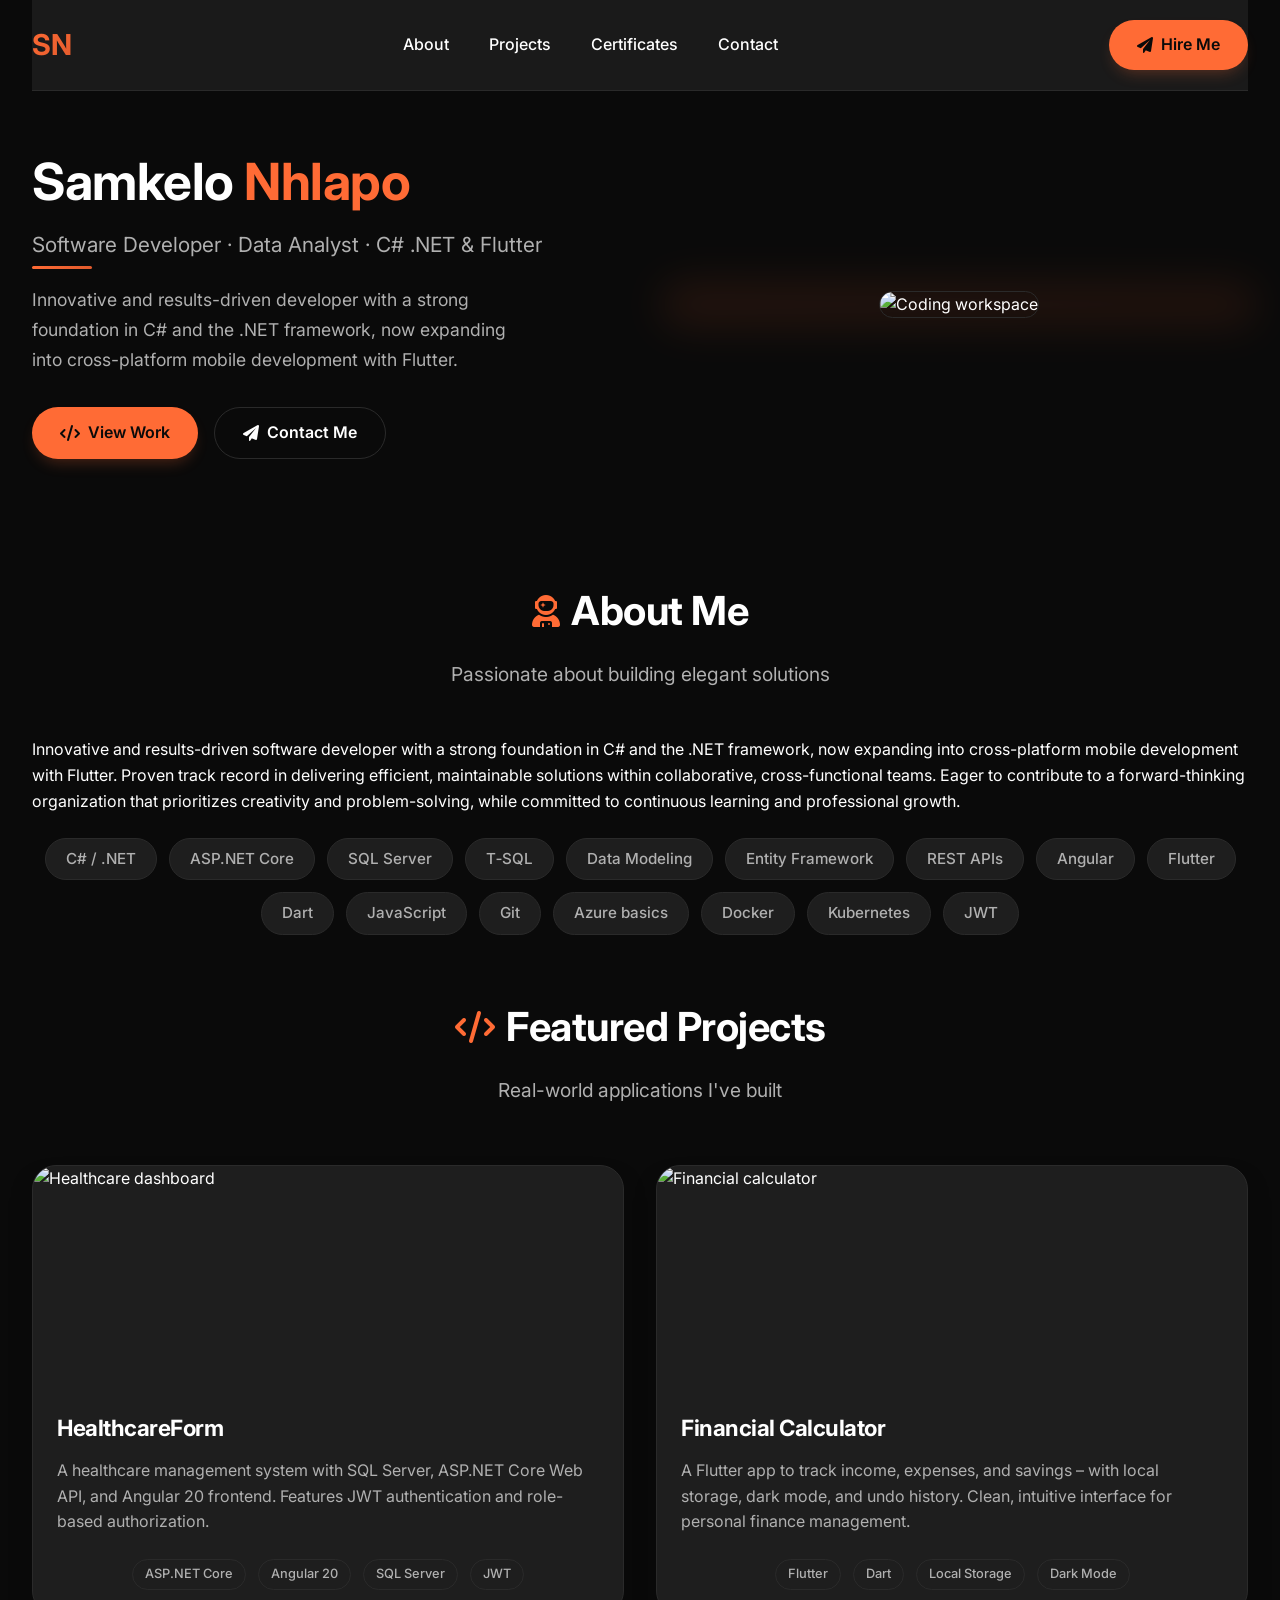
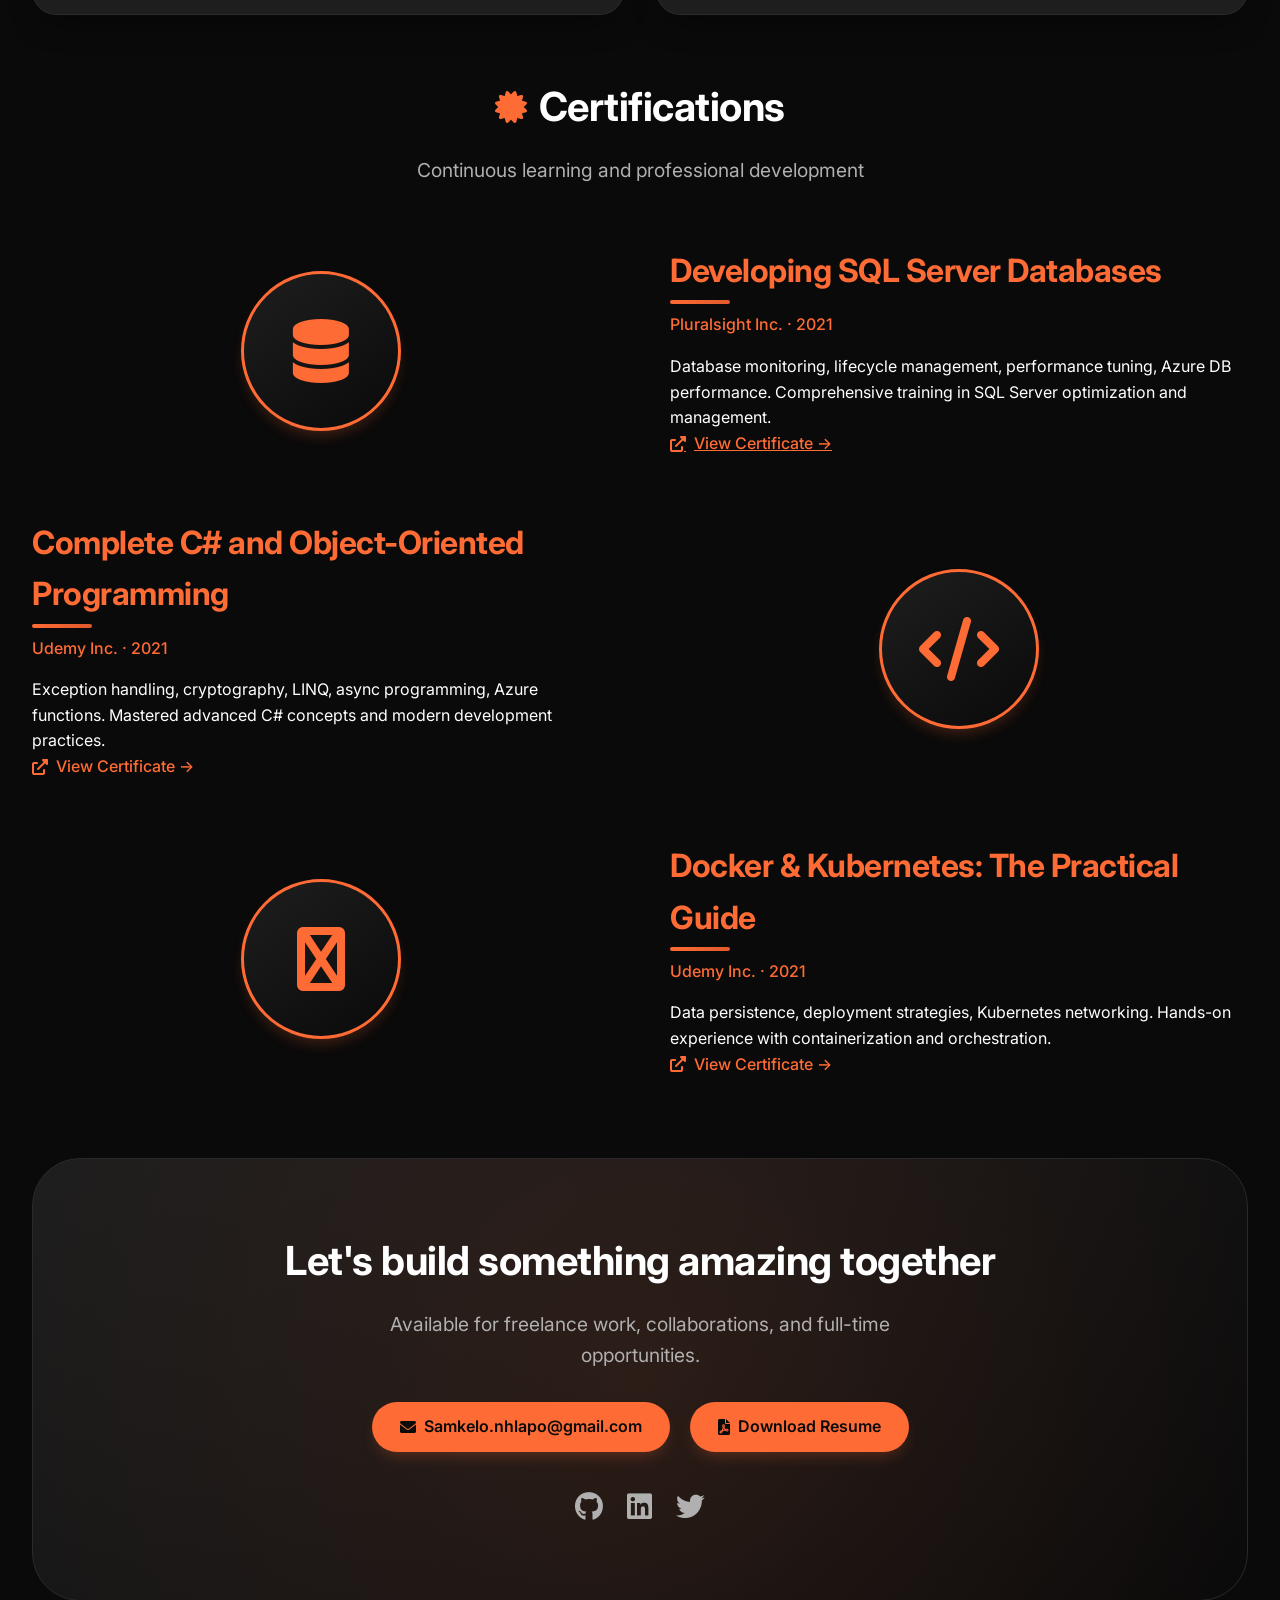
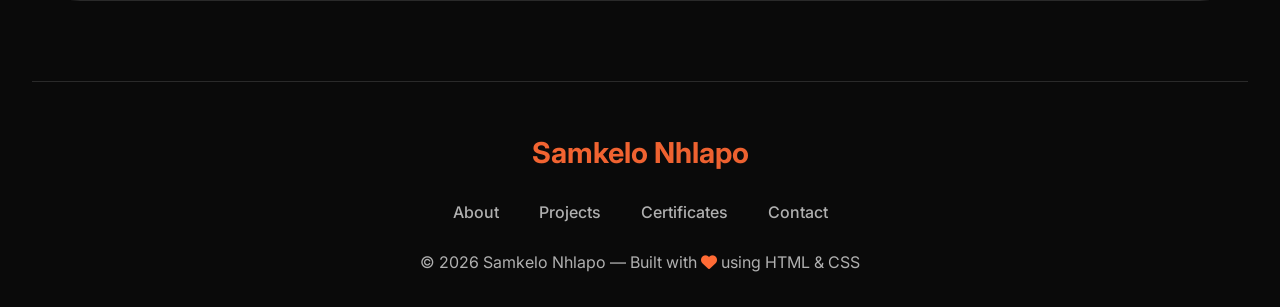
==== commit fa510476: "Update index.html" ====
--- a/index.html
+++ b/index.html
@@ -164,7 +164,9 @@
             <p class="cert-meta">Pluralsight Inc. · 2021</p>
             <p>Database monitoring, lifecycle management, performance tuning, Azure DB performance. Comprehensive training in SQL Server optimization and management.</p>
             <div class="cert-link">
-              <span class="course-link"><i class="fas fa-external-link-alt"></i> View Certificate →</span>
+              <a href="https://app.pluralsight.com/profile/samkelo-nhlapo" target="_blank" rel="noopener noreferrer" class="course-link">
+                <i class="fas fa-external-link-alt"></i> View Certificate →
+              </a>
             </div>
           </div>
         </div>
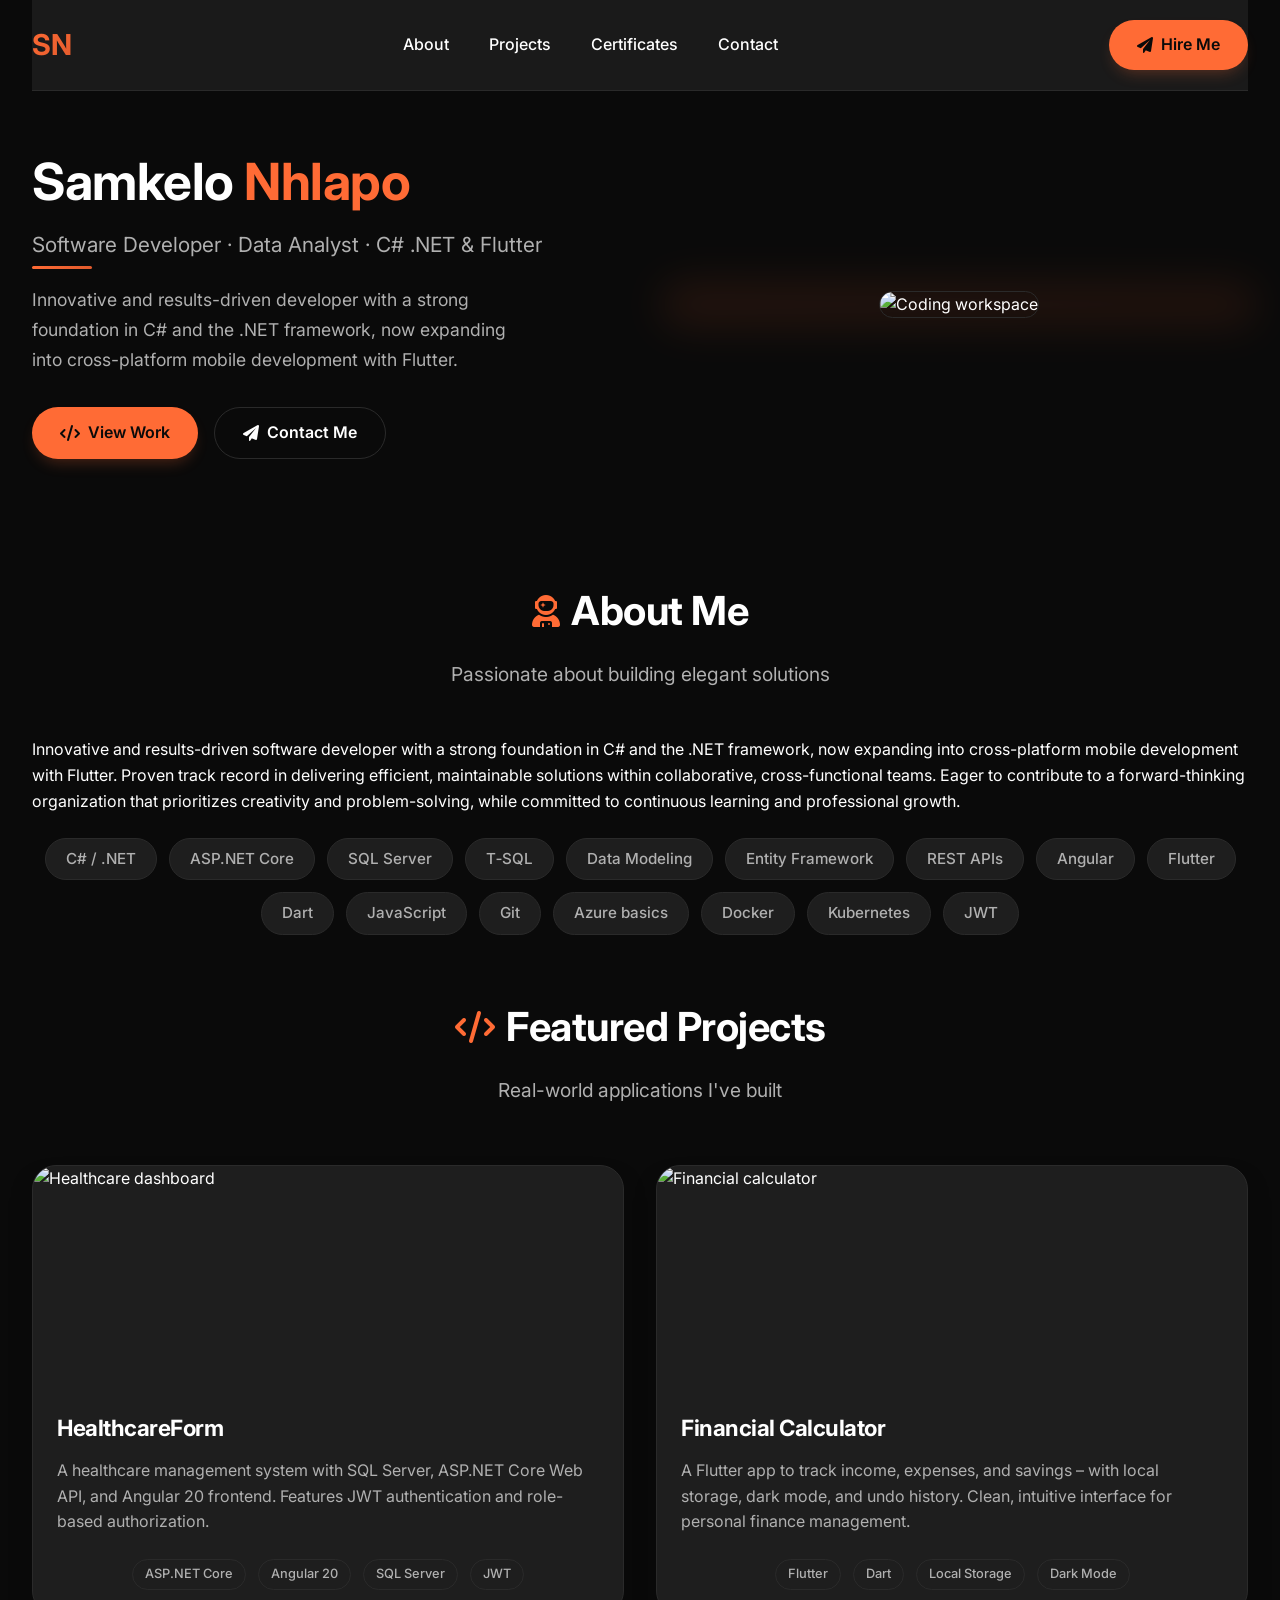
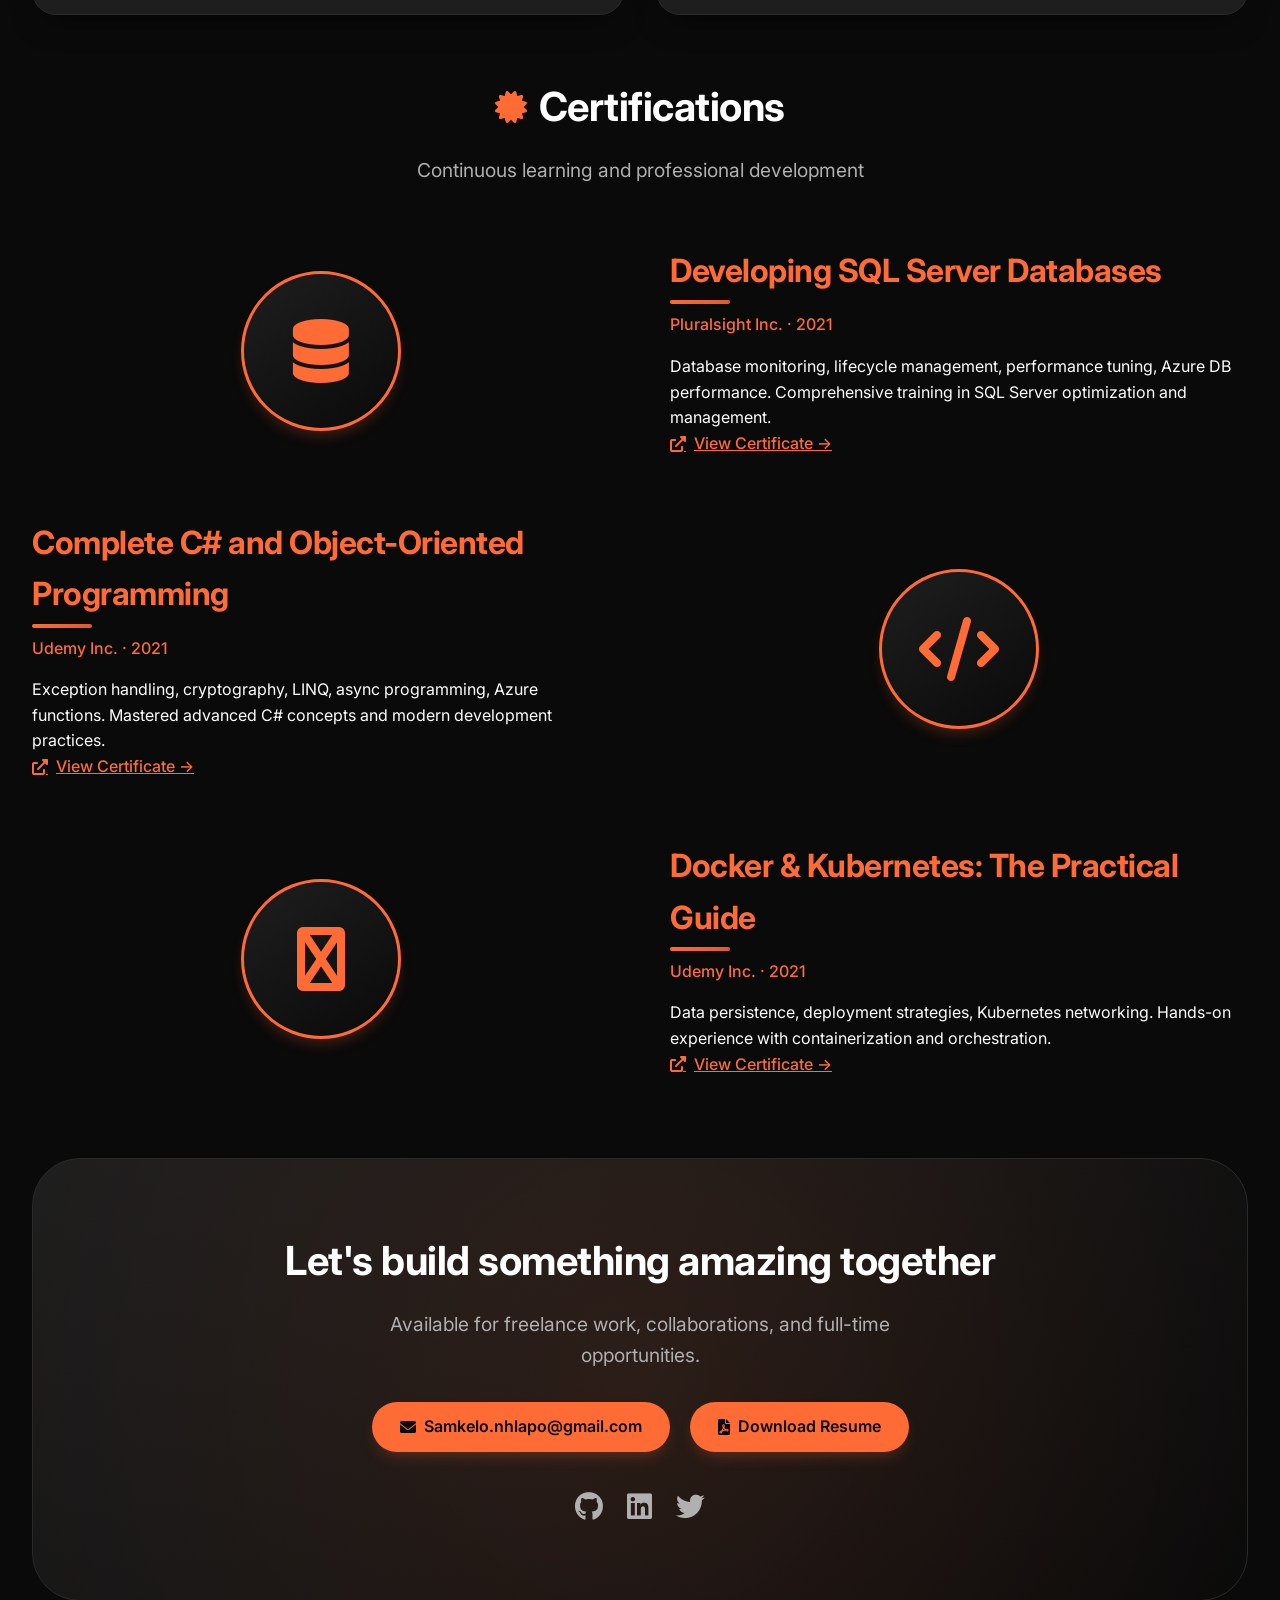
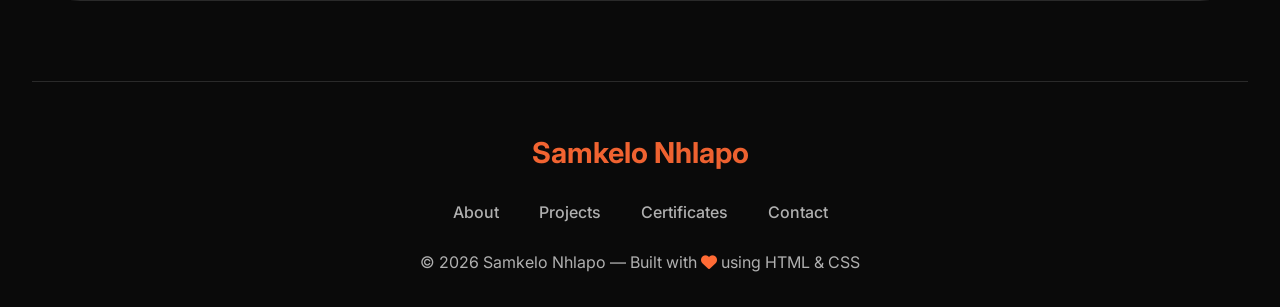
==== commit 4ffd9025: "Update index.html" ====
--- a/index.html
+++ b/index.html
@@ -182,11 +182,13 @@
             <p class="cert-meta">Udemy Inc. · 2021</p>
             <p>Exception handling, cryptography, LINQ, async programming, Azure functions. Mastered advanced C# concepts and modern development practices.</p>
             <div class="cert-link">
-              <span class="course-link"><i class="fas fa-external-link-alt"></i> View Certificate →</span>
-            </div>
-          </div>
-        </div>
-
+              <a href="https://ude.my/UC-59948d92-afd3-41cf-bbe6-a22e06beec2e" target="_blank" rel="noopener noreferrer" class="course-link">
+                <i class="fas fa-external-link-alt"></i> View Certificate →
+              </a>
+            </div>
+          </div>
+        </div>
+        
         <div class="cert-item">
           <div class="cert-image">
             <div class="cert-icon-large">
@@ -198,11 +200,12 @@
             <p class="cert-meta">Udemy Inc. · 2021</p>
             <p>Data persistence, deployment strategies, Kubernetes networking. Hands-on experience with containerization and orchestration.</p>
             <div class="cert-link">
-              <span class="course-link"><i class="fas fa-external-link-alt"></i> View Certificate →</span>
-            </div>
-          </div>
-        </div>
-      </section>
+              <a href="https://ude.my/UC-59948d92-afd3-41cf-bbe6-a22e06beec2e" target="_blank" rel="noopener noreferrer" class="course-link">
+                <i class="fas fa-external-link-alt"></i> View Certificate →
+              </a>
+            </div>
+          </div>
+        </div>
 
       <!-- Contact Section -->
       <section id="contact" class="contact-section">
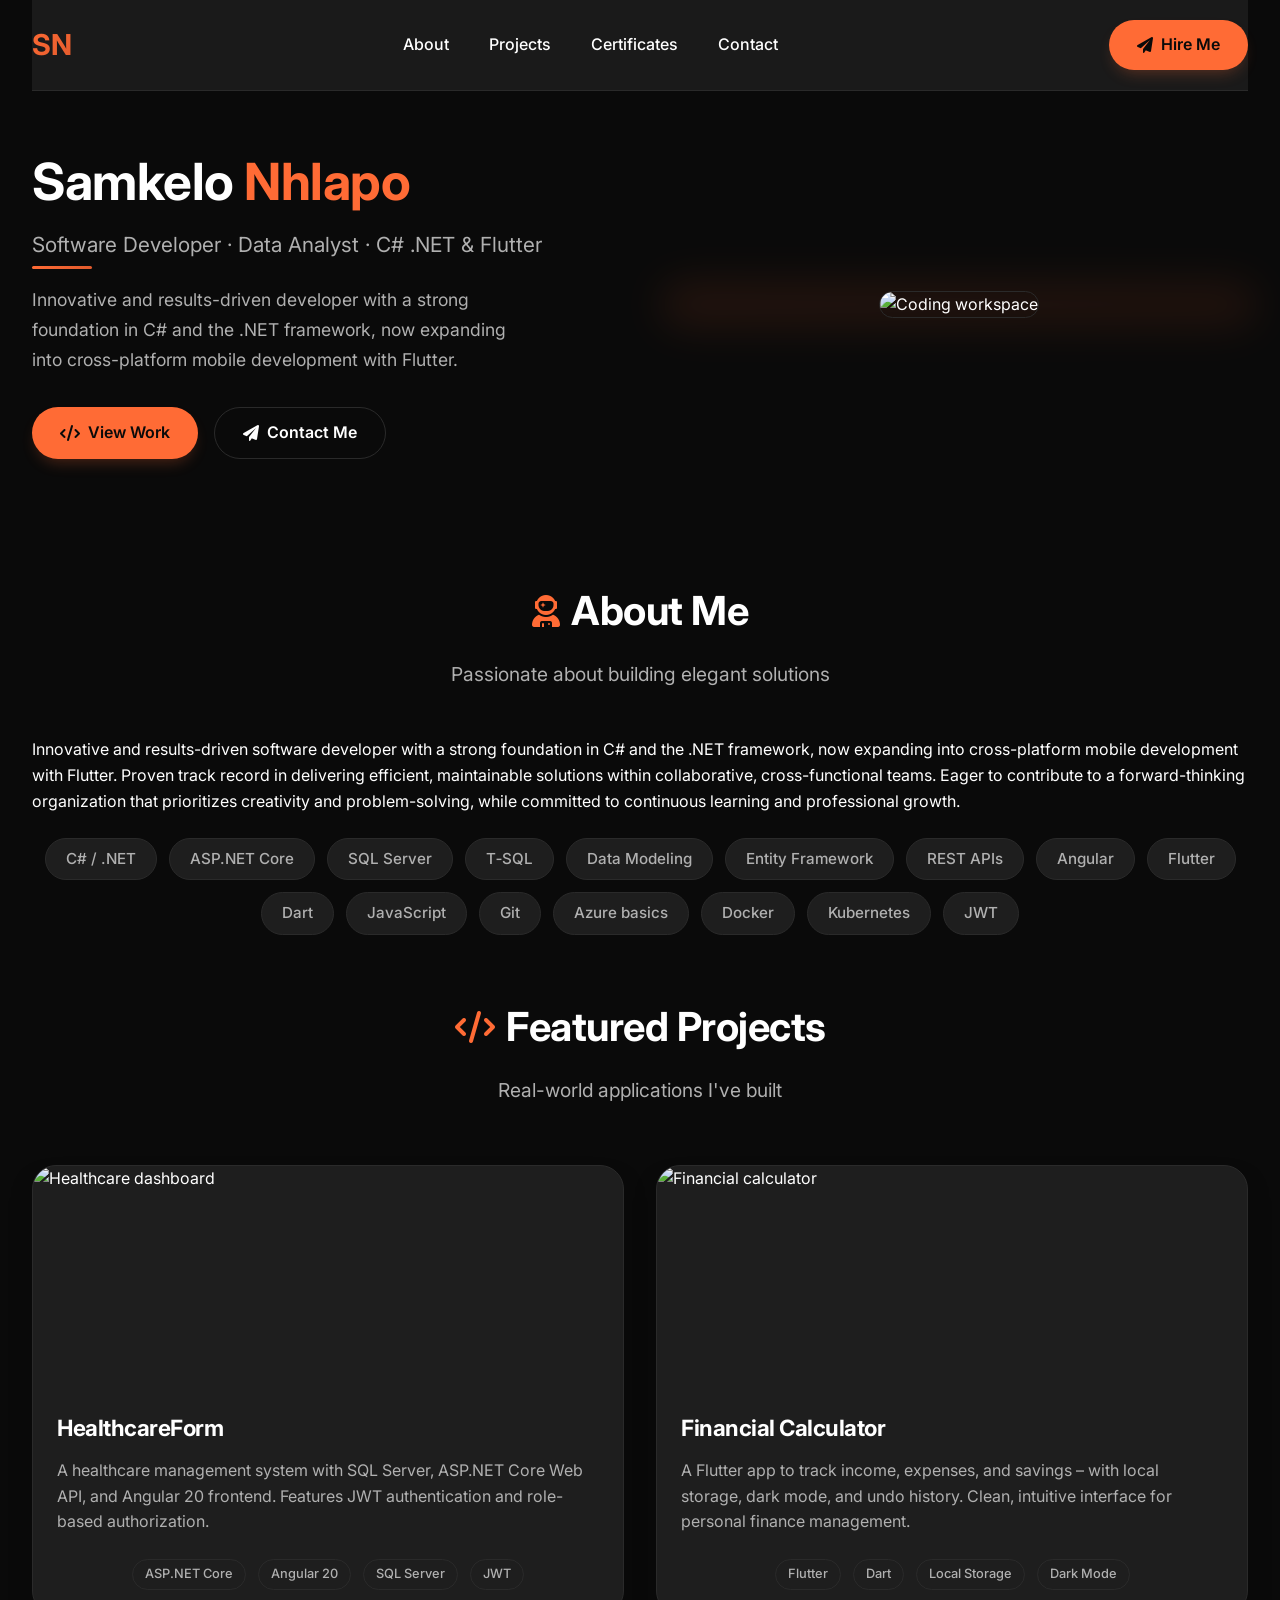
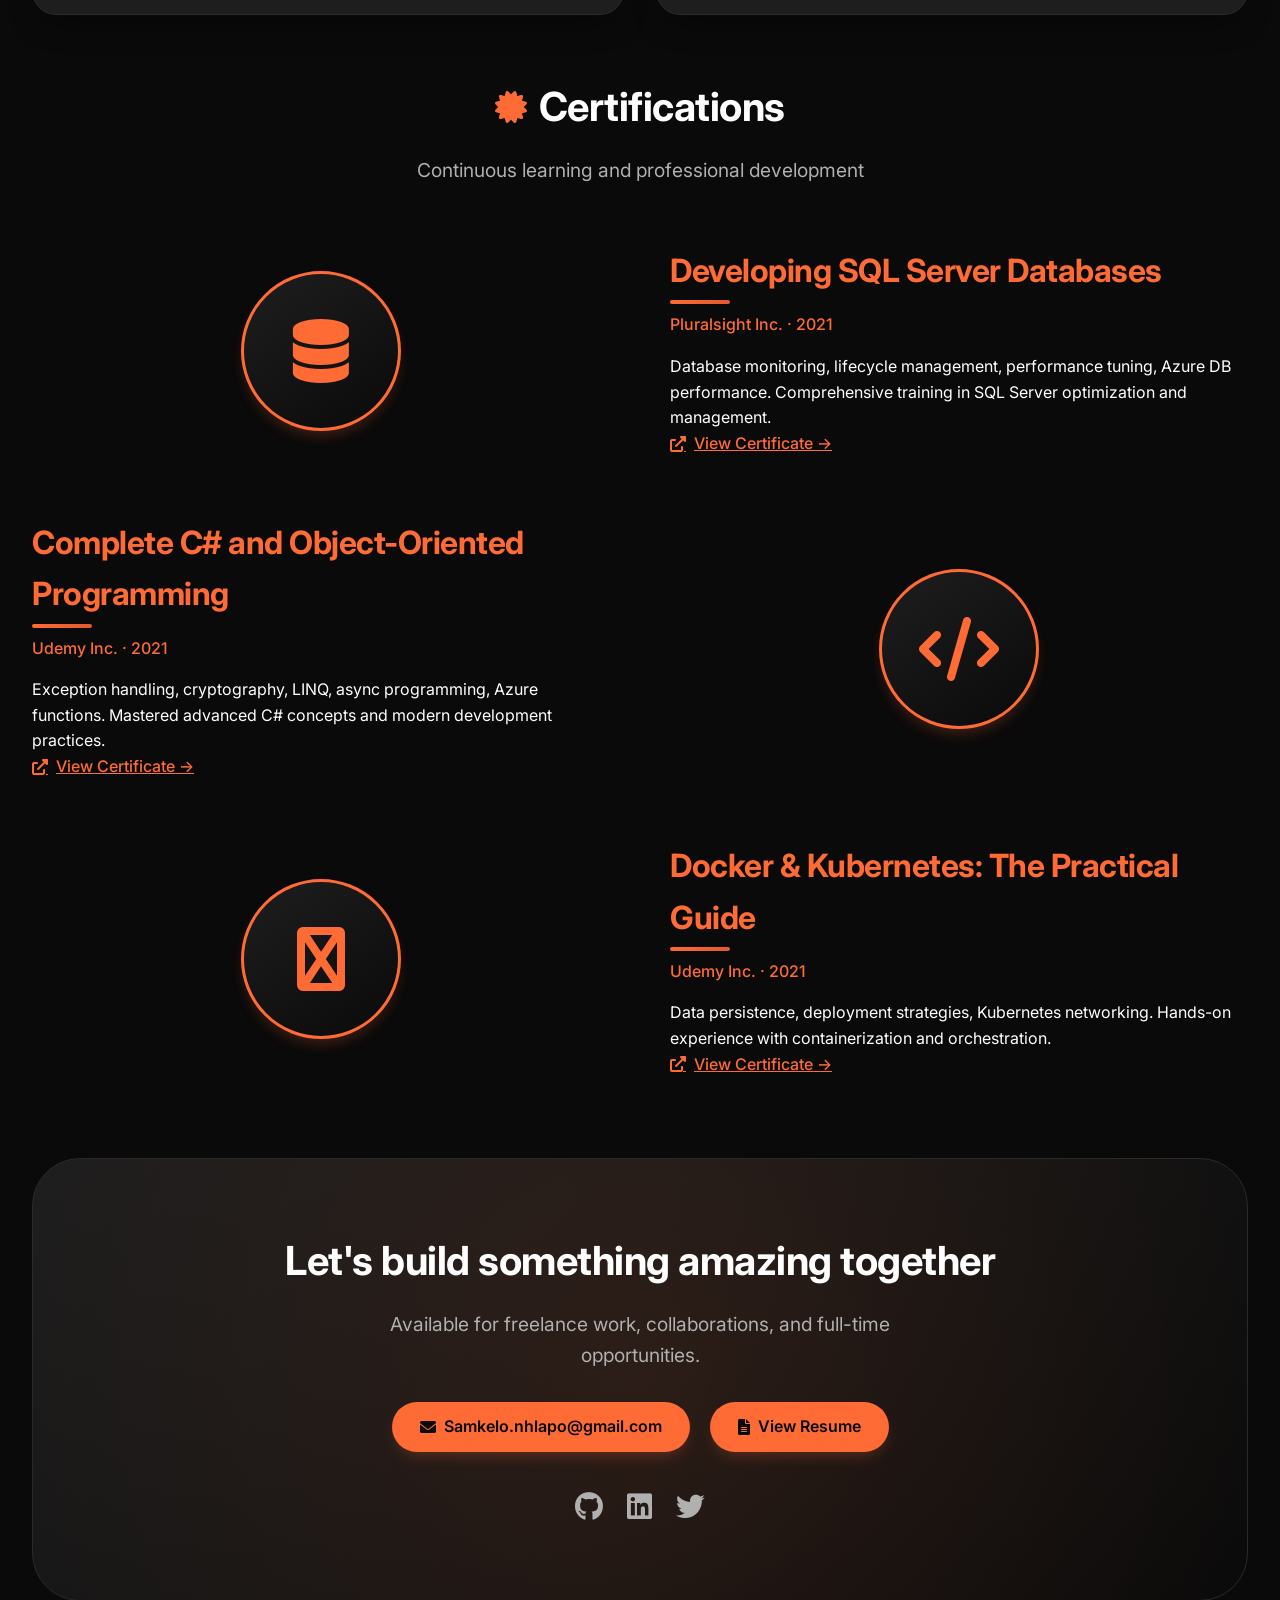
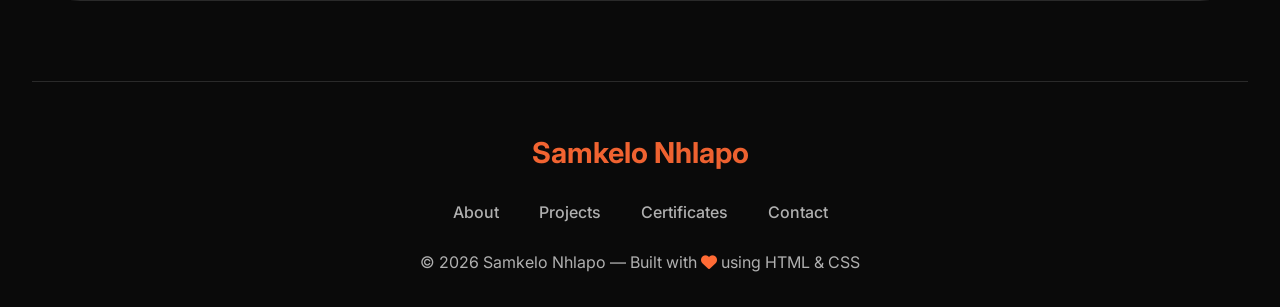
==== commit bfd8dfde: "Update index.html" ====
--- a/index.html
+++ b/index.html
@@ -214,7 +214,7 @@
           <p>Available for freelance work, collaborations, and full-time opportunities.</p>
           <div class="cta-buttons">
             <a href="mailto:Samkelo.nhlapo@gmail.com" class="btn-primary"><i class="fas fa-envelope"></i> Samkelo.nhlapo@gmail.com</a>
-            <a href="#" class="btn-primary" onclick="alert('Resume download coming soon!'); return false;"><i class="fas fa-file-pdf"></i> Download Resume</a>
+            <a href="resume.html" target="_blank" class="btn-primary"><i class="fas fa-file-alt"></i> View Resume</a>
           </div>
           <div class="social-links">
             <a href="https://github.com/yourusername" target="_blank"><i class="fab fa-github"></i></a>
